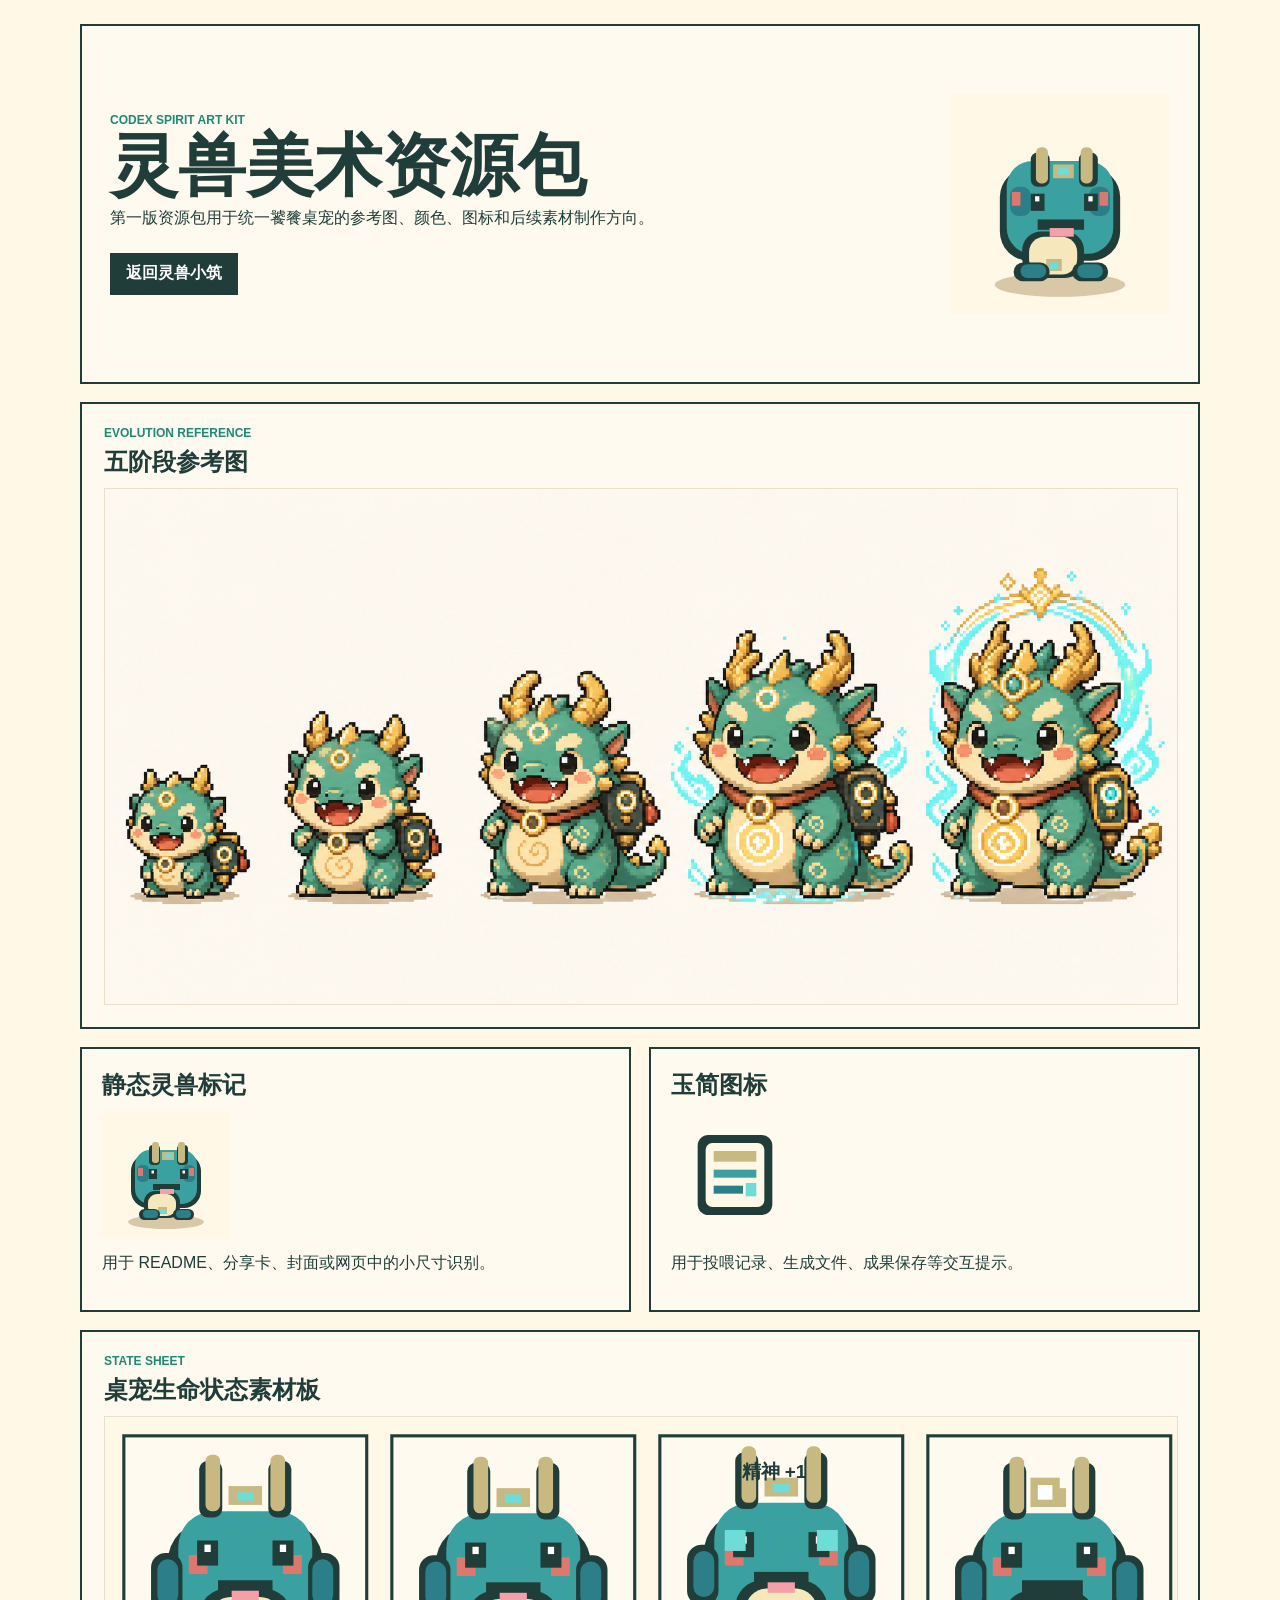
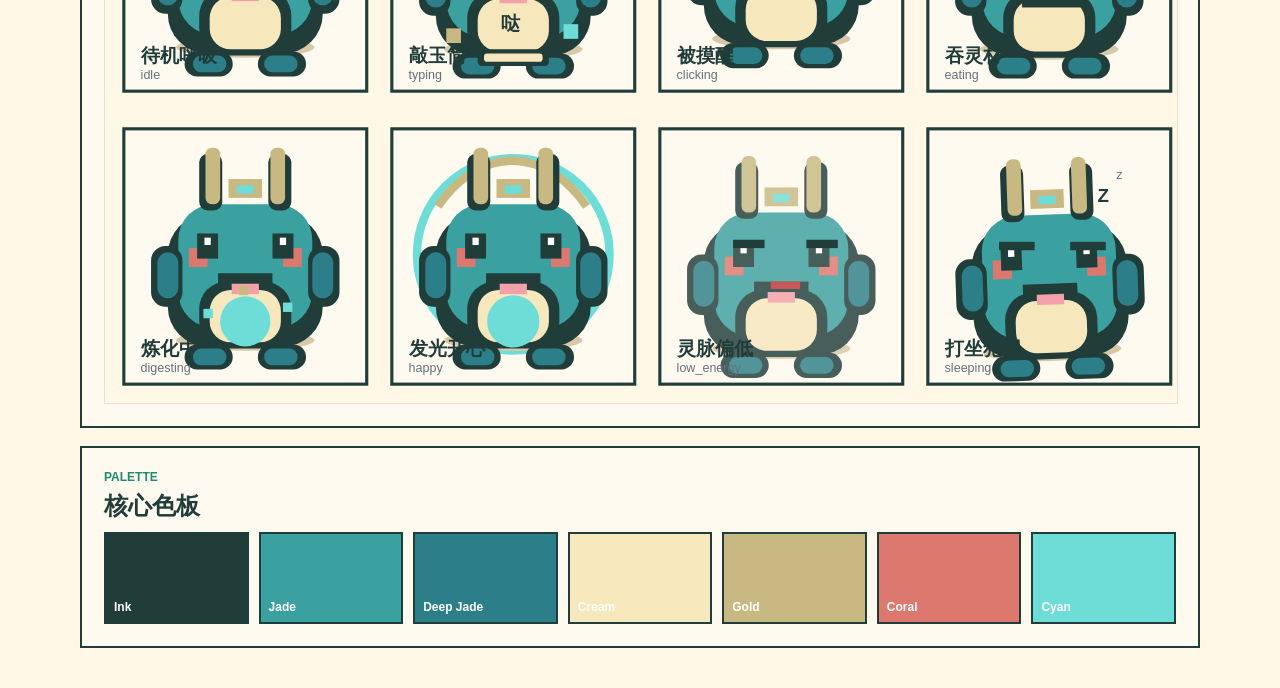
==== art-kit.html @ 8133b29e "Add pet state art sheet" ====
<!doctype html>
<html lang="zh-CN">
  <head>
    <meta charset="utf-8" />
    <meta name="viewport" content="width=device-width, initial-scale=1" />
    <title>Codex 灵兽美术资源包</title>
    <link rel="stylesheet" href="assets/art/tokens.css" />
    <link rel="stylesheet" href="art-kit.css" />
  </head>
  <body>
    <main class="art-shell">
      <header class="hero">
        <div>
          <p class="eyebrow">Codex Spirit Art Kit</p>
          <h1>灵兽美术资源包</h1>
          <p>第一版资源包用于统一饕餮桌宠的参考图、颜色、图标和后续素材制作方向。</p>
          <a class="back-link" href="index.html">返回灵兽小筑</a>
        </div>
        <img src="assets/art/sprites/taotie-mini.svg" alt="Q 版饕餮静态标记" />
      </header>

      <section class="reference">
        <div class="section-heading">
          <p class="eyebrow">Evolution Reference</p>
          <h2>五阶段参考图</h2>
        </div>
        <img src="assets/art/references/taotie-evolution-reference.png" alt="饕餮五阶段成长参考图" />
      </section>

      <section class="asset-grid">
        <article>
          <h2>静态灵兽标记</h2>
          <img class="asset-icon" src="assets/art/sprites/taotie-mini.svg" alt="饕餮 SVG 标记" />
          <p>用于 README、分享卡、封面或网页中的小尺寸识别。</p>
        </article>
        <article>
          <h2>玉简图标</h2>
          <img class="asset-icon" src="assets/art/icons/jade-slip.svg" alt="玉简 SVG 图标" />
          <p>用于投喂记录、生成文件、成果保存等交互提示。</p>
        </article>
      </section>

      <section class="reference">
        <div class="section-heading">
          <p class="eyebrow">State Sheet</p>
          <h2>桌宠生命状态素材板</h2>
        </div>
        <img src="assets/art/sprites/taotie-state-sheet.svg" alt="饕餮桌宠八种生命状态素材板" />
      </section>

      <section class="palette">
        <div class="section-heading">
          <p class="eyebrow">Palette</p>
          <h2>核心色板</h2>
        </div>
        <div class="swatches">
          <span style="--swatch: var(--spirit-ink)">Ink</span>
          <span style="--swatch: var(--spirit-jade)">Jade</span>
          <span style="--swatch: var(--spirit-jade-dark)">Deep Jade</span>
          <span style="--swatch: var(--spirit-cream)">Cream</span>
          <span style="--swatch: var(--spirit-gold)">Gold</span>
          <span style="--swatch: var(--spirit-coral)">Coral</span>
          <span style="--swatch: var(--spirit-cyan)">Cyan</span>
        </div>
      </section>
    </main>
  </body>
</html>
---- assets/art/tokens.css ----
:root {
  --spirit-ink: #203d3a;
  --spirit-jade: #3aa0a0;
  --spirit-jade-dark: #2c7f88;
  --spirit-paper: #fff8e7;
  --spirit-cream: #f7e7bd;
  --spirit-gold: #c8b983;
  --spirit-coral: #dd786f;
  --spirit-cyan: #6eddd7;
  --spirit-good: #1f8a70;
  --spirit-warn: #c9852e;
  --spirit-danger: #c95757;
}
---- art-kit.css ----
body {
  margin: 0;
  min-height: 100vh;
  font-family: "Segoe UI", "Microsoft YaHei", Arial, sans-serif;
  color: var(--spirit-ink);
  background: var(--spirit-paper);
}

.art-shell {
  width: min(1120px, calc(100% - 32px));
  margin: 0 auto;
  padding: 24px 0 40px;
}

.hero,
.reference,
.asset-grid article,
.palette {
  border: 2px solid var(--spirit-ink);
  background: #fffaf0;
}

.hero {
  min-height: 300px;
  display: grid;
  grid-template-columns: minmax(0, 1fr) 220px;
  align-items: center;
  gap: 24px;
  padding: 28px;
}

.hero img {
  width: 220px;
  image-rendering: pixelated;
}

.eyebrow {
  margin: 0 0 6px;
  color: var(--spirit-good);
  font-size: 12px;
  font-weight: 800;
  text-transform: uppercase;
}

h1,
h2,
p {
  margin-top: 0;
}

.back-link {
  display: inline-flex;
  min-height: 38px;
  align-items: center;
  margin-top: 8px;
  padding: 0 14px;
  color: #ffffff;
  background: var(--spirit-ink);
  border: 2px solid var(--spirit-ink);
  text-decoration: none;
  font-weight: 800;
}

h1 {
  margin-bottom: 10px;
  font-size: clamp(34px, 6vw, 68px);
  line-height: 0.95;
}

h2 {
  margin-bottom: 10px;
}

.reference,
.palette {
  margin-top: 18px;
  padding: 22px;
}

.reference > img {
  width: 100%;
  display: block;
  border: 1px solid #eadfca;
}

.asset-grid {
  margin-top: 18px;
  display: grid;
  grid-template-columns: repeat(2, minmax(0, 1fr));
  gap: 18px;
}

.asset-grid article {
  padding: 20px;
}

.asset-icon {
  width: 128px;
  height: 128px;
  display: block;
  margin-bottom: 14px;
  image-rendering: pixelated;
}

.swatches {
  display: grid;
  grid-template-columns: repeat(7, minmax(90px, 1fr));
  gap: 10px;
}

.swatches span {
  min-height: 72px;
  display: flex;
  align-items: end;
  padding: 8px;
  color: #ffffff;
  font-size: 12px;
  font-weight: 800;
  background: var(--swatch);
  border: 2px solid var(--spirit-ink);
}

@media (max-width: 760px) {
  .hero,
  .asset-grid {
    grid-template-columns: 1fr;
  }

  .hero img {
    width: 170px;
  }

  .swatches {
    grid-template-columns: repeat(2, minmax(0, 1fr));
  }
}
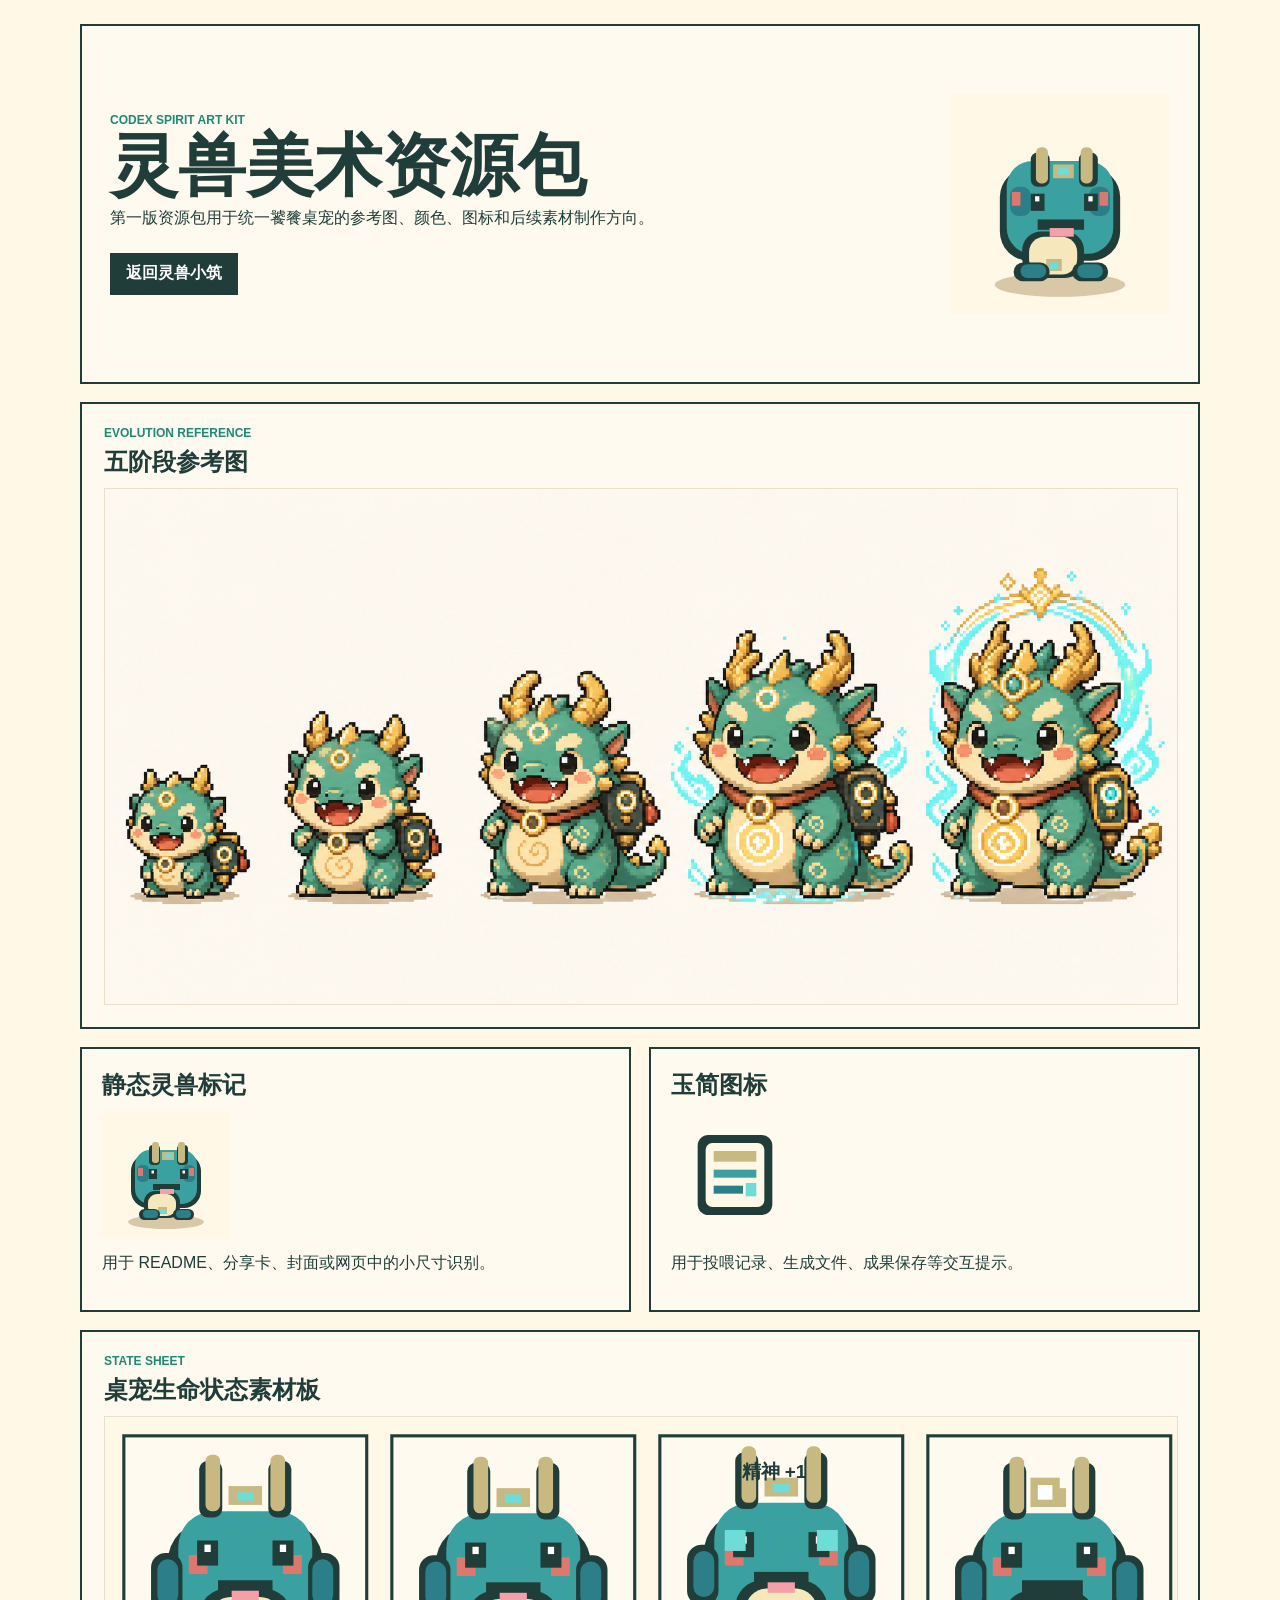
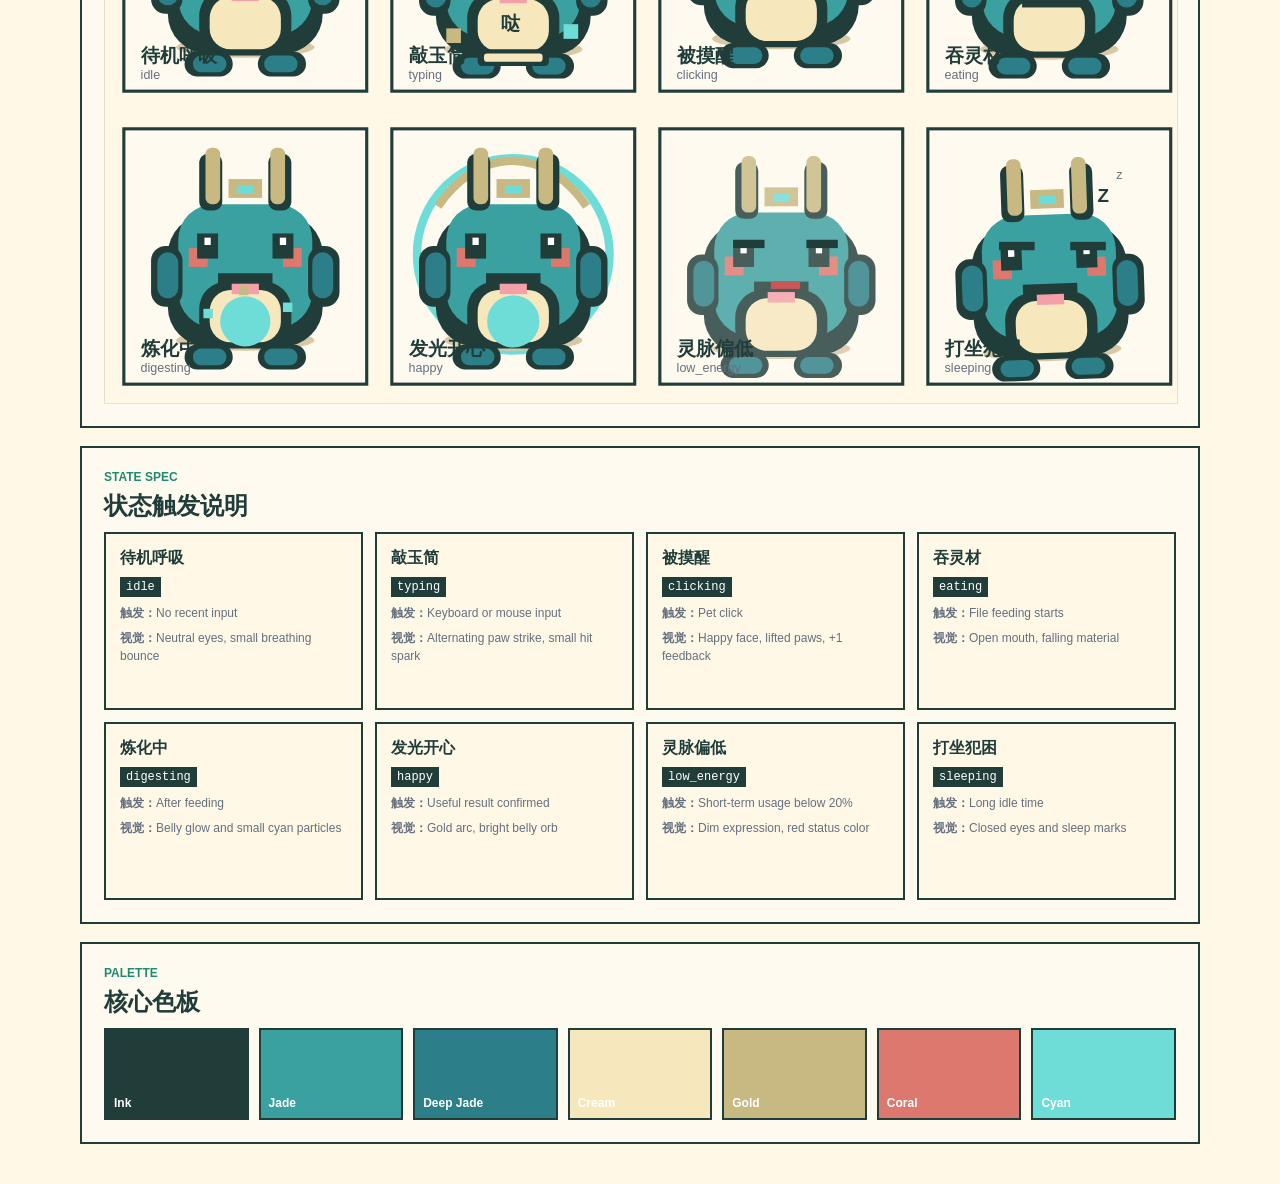
==== commit 93277386: "Render art kit state cards" ====
--- a/art-kit.html
+++ b/art-kit.html
@@ -48,6 +48,19 @@
         <img src="assets/art/sprites/taotie-state-sheet.svg" alt="饕餮桌宠八种生命状态素材板" />
       </section>
 
+      <section class="state-spec">
+        <div class="section-heading">
+          <p class="eyebrow">State Spec</p>
+          <h2>状态触发说明</h2>
+        </div>
+        <div class="state-grid" id="stateGrid">
+          <article>
+            <strong>加载状态说明中</strong>
+            <span>如果直接双击打开文件，请改用本地服务访问。</span>
+          </article>
+        </div>
+      </section>
+
       <section class="palette">
         <div class="section-heading">
           <p class="eyebrow">Palette</p>
@@ -64,5 +77,6 @@
         </div>
       </section>
     </main>
+    <script src="art-kit.js"></script>
   </body>
 </html>
--- a/art-kit.css
+++ b/art-kit.css
@@ -15,6 +15,7 @@
 .hero,
 .reference,
 .asset-grid article,
+.state-spec,
 .palette {
   border: 2px solid var(--spirit-ink);
   background: #fffaf0;
@@ -72,6 +73,7 @@
 }
 
 .reference,
+.state-spec,
 .palette {
   margin-top: 18px;
   padding: 22px;
@@ -100,6 +102,40 @@
   display: block;
   margin-bottom: 14px;
   image-rendering: pixelated;
+}
+
+.state-grid {
+  display: grid;
+  grid-template-columns: repeat(4, minmax(0, 1fr));
+  gap: 12px;
+}
+
+.state-grid article {
+  min-height: 146px;
+  display: grid;
+  align-content: start;
+  gap: 8px;
+  padding: 14px;
+  background: #fff8e7;
+  border: 2px solid var(--spirit-ink);
+}
+
+.state-grid strong {
+  font-size: 16px;
+}
+
+.state-grid code {
+  width: fit-content;
+  padding: 3px 6px;
+  color: #ffffff;
+  background: var(--spirit-ink);
+  font-size: 12px;
+}
+
+.state-grid span {
+  color: #65707f;
+  font-size: 12px;
+  line-height: 1.45;
 }
 
 .swatches {
@@ -133,4 +169,8 @@
   .swatches {
     grid-template-columns: repeat(2, minmax(0, 1fr));
   }
+
+  .state-grid {
+    grid-template-columns: 1fr;
+  }
 }
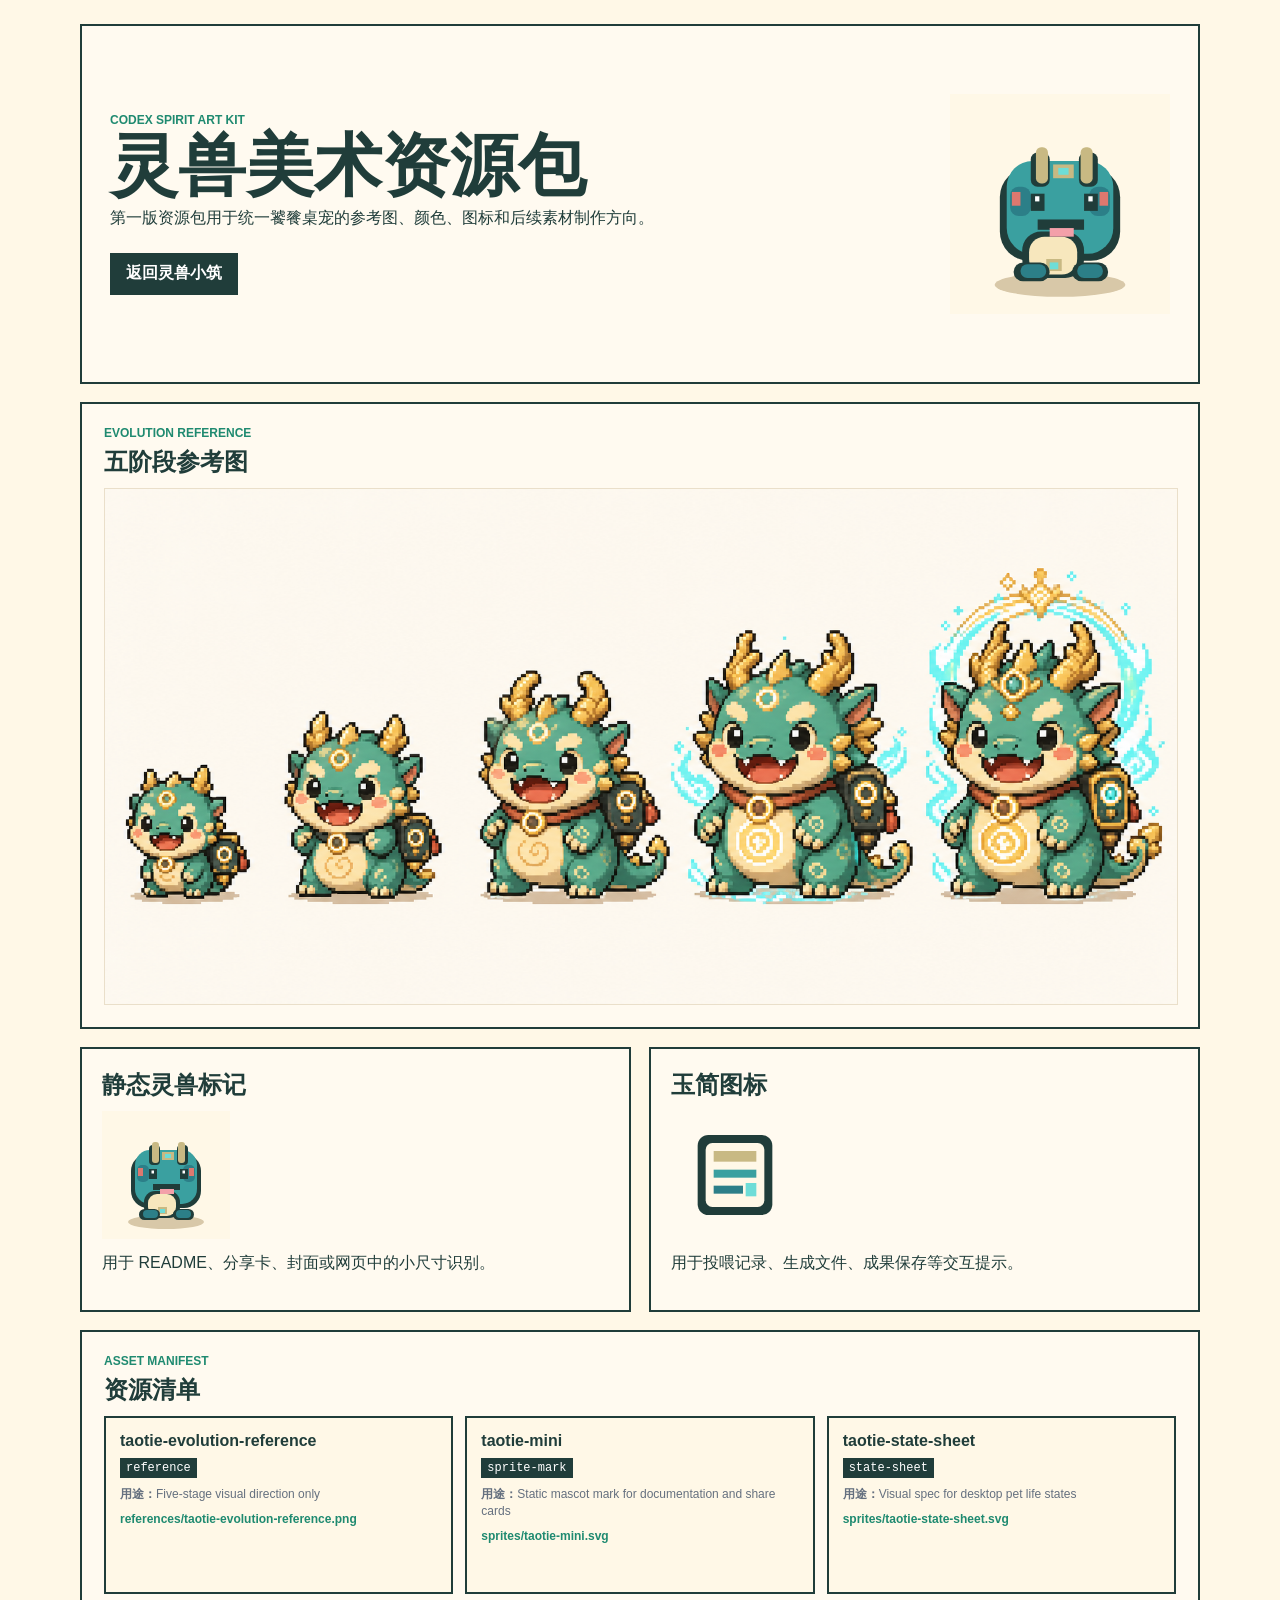
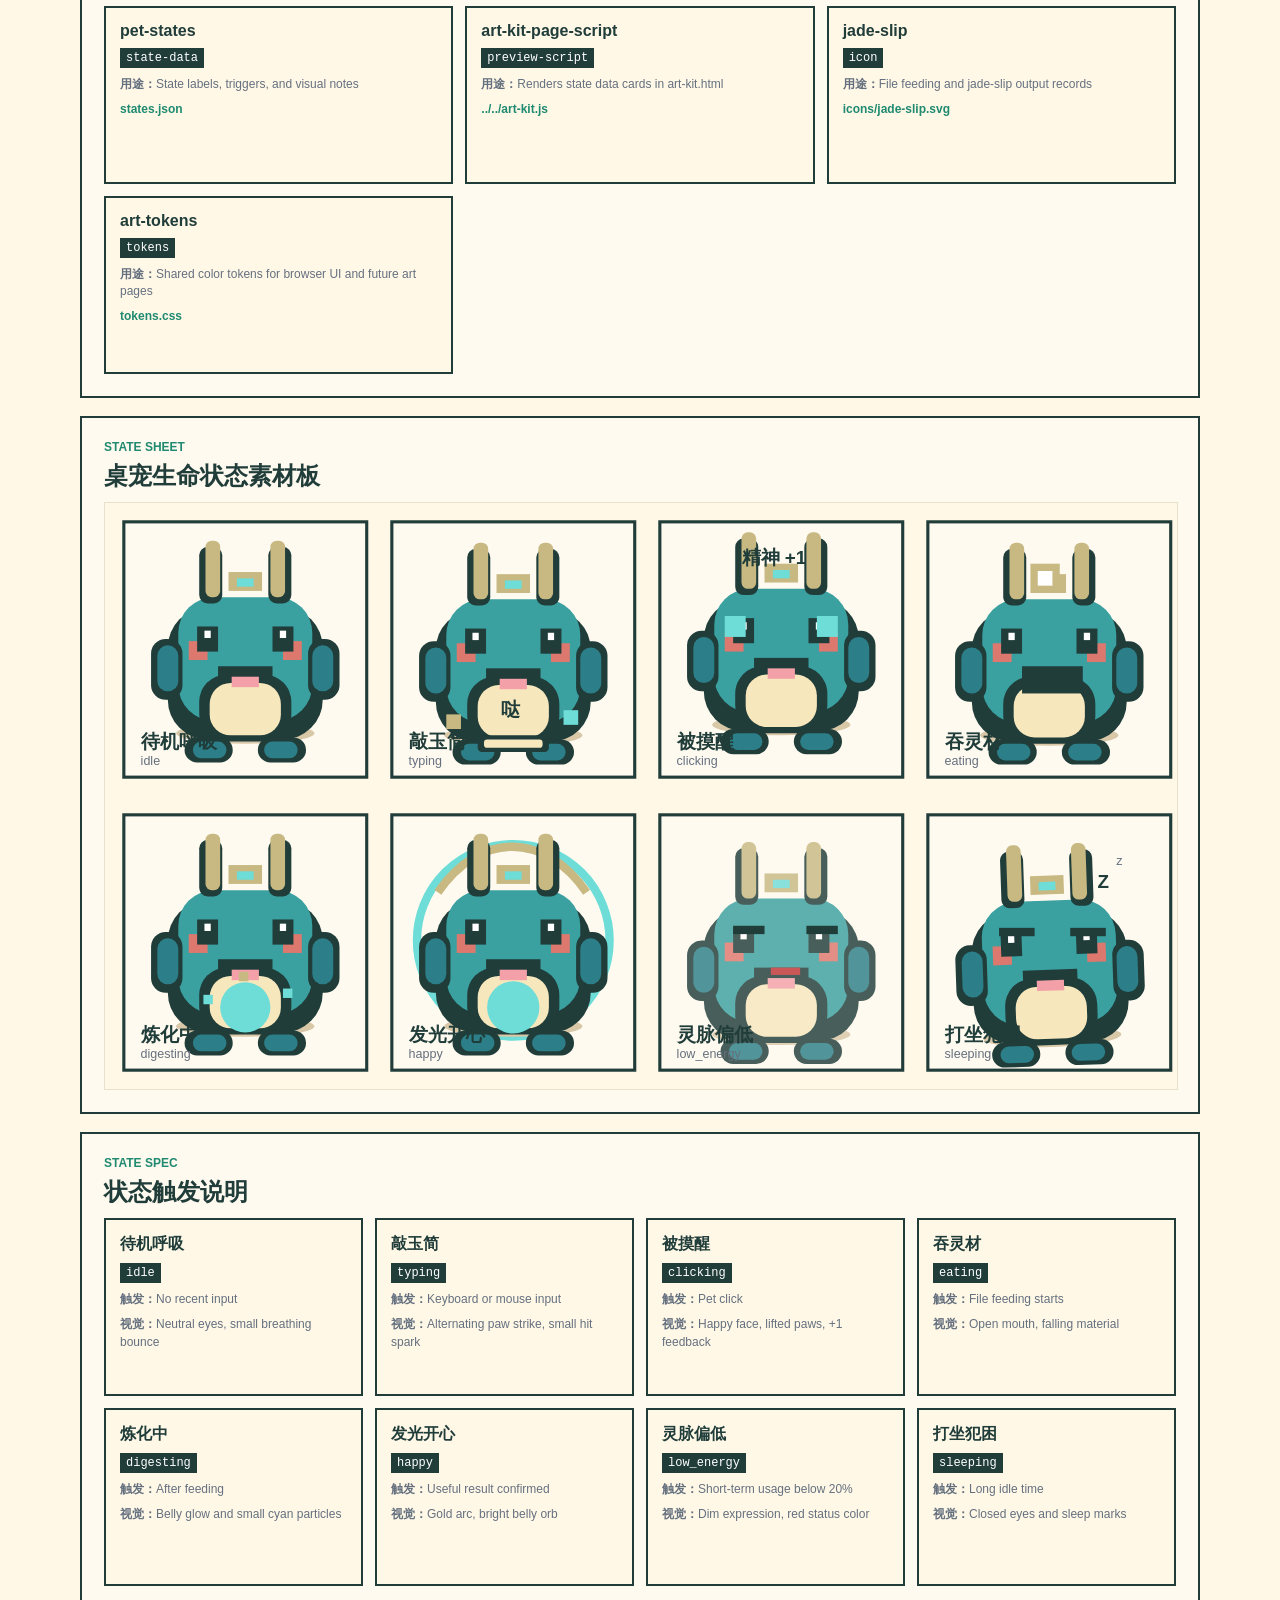
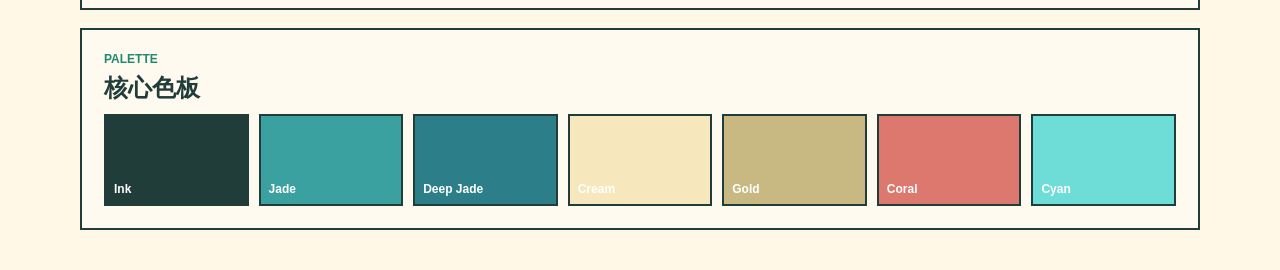
==== commit 295eed39: "Render art kit asset manifest" ====
--- a/art-kit.html
+++ b/art-kit.html
@@ -40,6 +40,19 @@
         </article>
       </section>
 
+      <section class="manifest-panel">
+        <div class="section-heading">
+          <p class="eyebrow">Asset Manifest</p>
+          <h2>资源清单</h2>
+        </div>
+        <div class="manifest-grid" id="manifestGrid">
+          <article>
+            <strong>加载资源清单中</strong>
+            <span>如果直接双击打开文件，请改用本地服务访问。</span>
+          </article>
+        </div>
+      </section>
+
       <section class="reference">
         <div class="section-heading">
           <p class="eyebrow">State Sheet</p>
--- a/art-kit.css
+++ b/art-kit.css
@@ -15,6 +15,7 @@
 .hero,
 .reference,
 .asset-grid article,
+.manifest-panel,
 .state-spec,
 .palette {
   border: 2px solid var(--spirit-ink);
@@ -73,6 +74,7 @@
 }
 
 .reference,
+.manifest-panel,
 .state-spec,
 .palette {
   margin-top: 18px;
@@ -110,6 +112,13 @@
   gap: 12px;
 }
 
+.manifest-grid {
+  display: grid;
+  grid-template-columns: repeat(3, minmax(0, 1fr));
+  gap: 12px;
+}
+
+.manifest-grid article,
 .state-grid article {
   min-height: 146px;
   display: grid;
@@ -120,10 +129,12 @@
   border: 2px solid var(--spirit-ink);
 }
 
+.manifest-grid strong,
 .state-grid strong {
   font-size: 16px;
 }
 
+.manifest-grid code,
 .state-grid code {
   width: fit-content;
   padding: 3px 6px;
@@ -132,10 +143,18 @@
   font-size: 12px;
 }
 
+.manifest-grid span,
+.manifest-grid a,
 .state-grid span {
   color: #65707f;
   font-size: 12px;
   line-height: 1.45;
+}
+
+.manifest-grid a {
+  color: var(--spirit-good);
+  font-weight: 800;
+  text-decoration: none;
 }
 
 .swatches {
@@ -170,6 +189,7 @@
     grid-template-columns: repeat(2, minmax(0, 1fr));
   }
 
+  .manifest-grid,
   .state-grid {
     grid-template-columns: 1fr;
   }
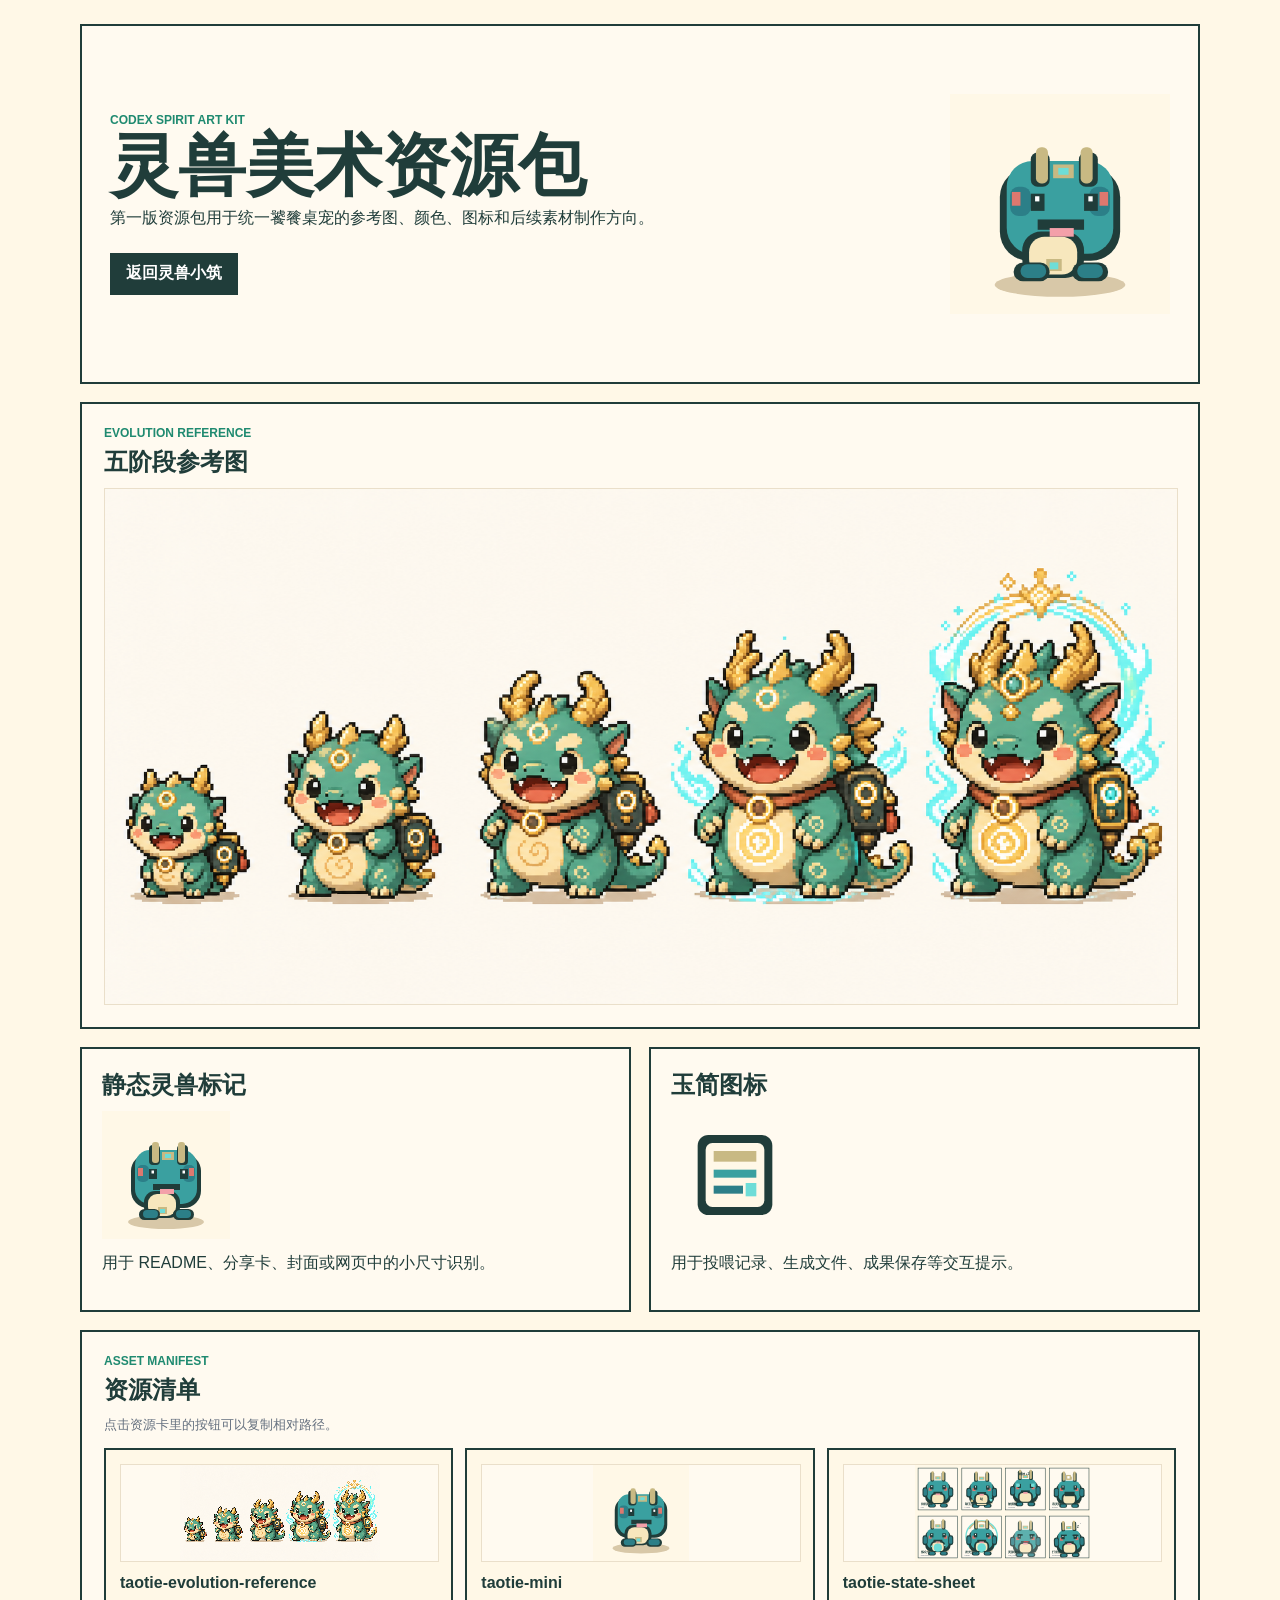
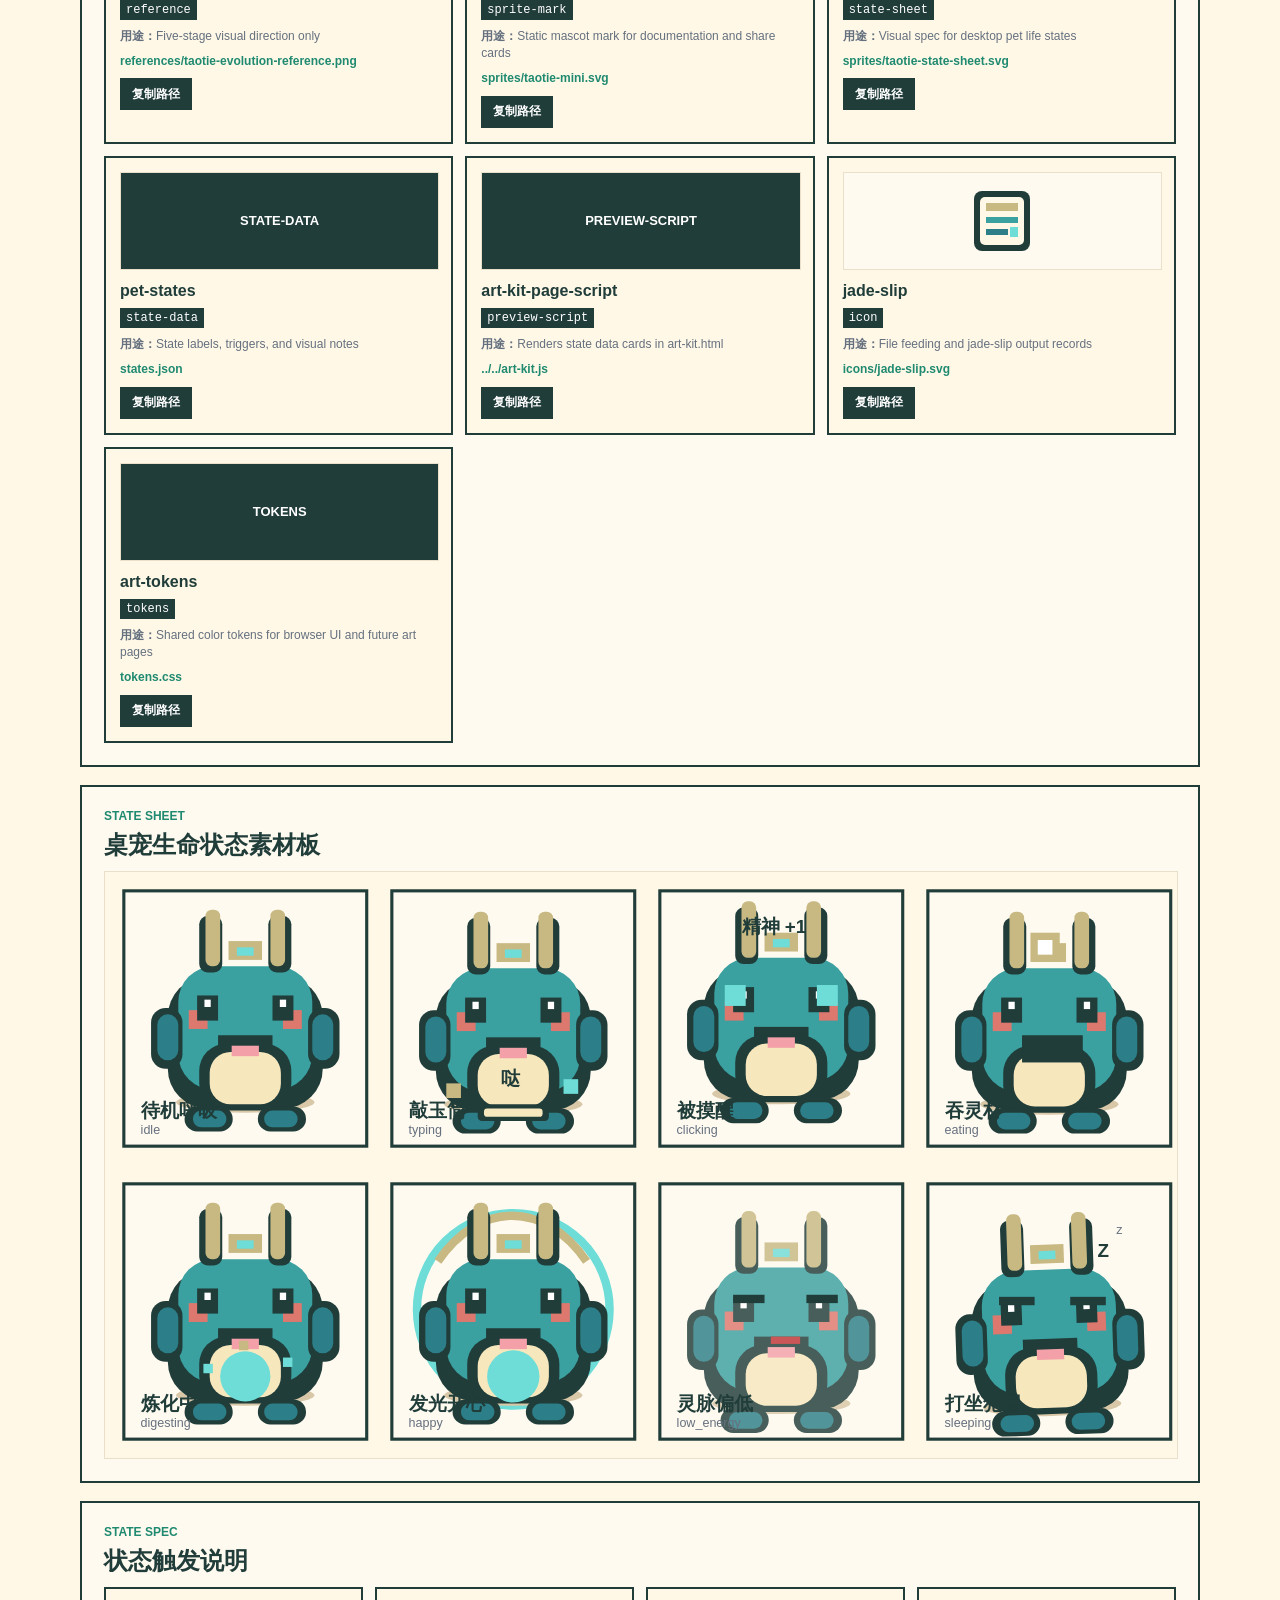
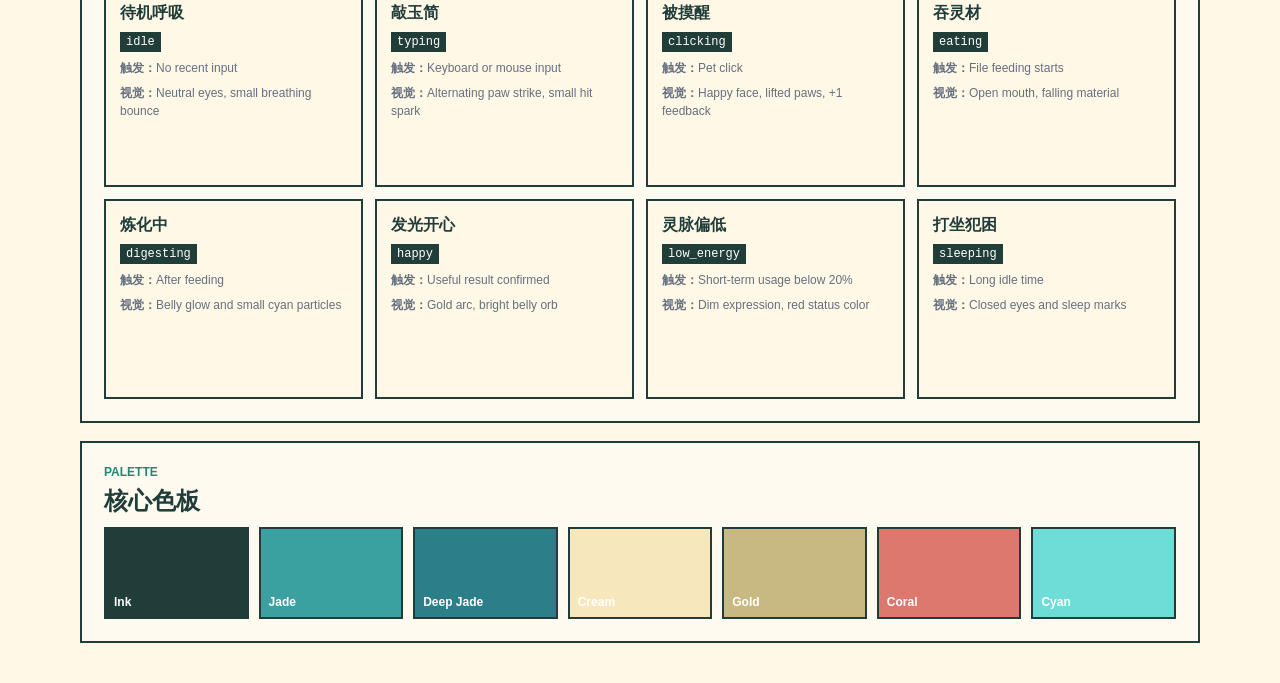
==== commit 5ad7d19f: "Add art kit asset handoff controls" ====
--- a/art-kit.html
+++ b/art-kit.html
@@ -45,6 +45,7 @@
           <p class="eyebrow">Asset Manifest</p>
           <h2>资源清单</h2>
         </div>
+        <p class="section-note" id="manifestStatus">点击资源卡里的按钮可以复制相对路径。</p>
         <div class="manifest-grid" id="manifestGrid">
           <article>
             <strong>加载资源清单中</strong>
--- a/art-kit.css
+++ b/art-kit.css
@@ -73,6 +73,12 @@
   margin-bottom: 10px;
 }
 
+.section-note {
+  margin-bottom: 14px;
+  color: #65707f;
+  font-size: 13px;
+}
+
 .reference,
 .manifest-panel,
 .state-spec,
@@ -120,7 +126,7 @@
 
 .manifest-grid article,
 .state-grid article {
-  min-height: 146px;
+  min-height: 168px;
   display: grid;
   align-content: start;
   gap: 8px;
@@ -129,6 +135,30 @@
   border: 2px solid var(--spirit-ink);
 }
 
+.manifest-thumb,
+.manifest-filetype {
+  width: 100%;
+  height: 96px;
+  display: grid;
+  place-items: center;
+  margin-bottom: 4px;
+  background: #fffaf0;
+  border: 1px solid #eadfca;
+}
+
+.manifest-thumb {
+  object-fit: contain;
+  image-rendering: pixelated;
+}
+
+.manifest-filetype {
+  color: #ffffff;
+  background: var(--spirit-ink);
+  font-size: 13px;
+  font-weight: 900;
+  text-transform: uppercase;
+}
+
 .manifest-grid strong,
 .state-grid strong {
   font-size: 16px;
@@ -155,6 +185,19 @@
   color: var(--spirit-good);
   font-weight: 800;
   text-decoration: none;
+}
+
+.copy-path {
+  width: fit-content;
+  min-height: 32px;
+  padding: 0 10px;
+  color: #ffffff;
+  background: var(--spirit-ink);
+  border: 2px solid var(--spirit-ink);
+  font: inherit;
+  font-size: 12px;
+  font-weight: 800;
+  cursor: pointer;
 }
 
 .swatches {
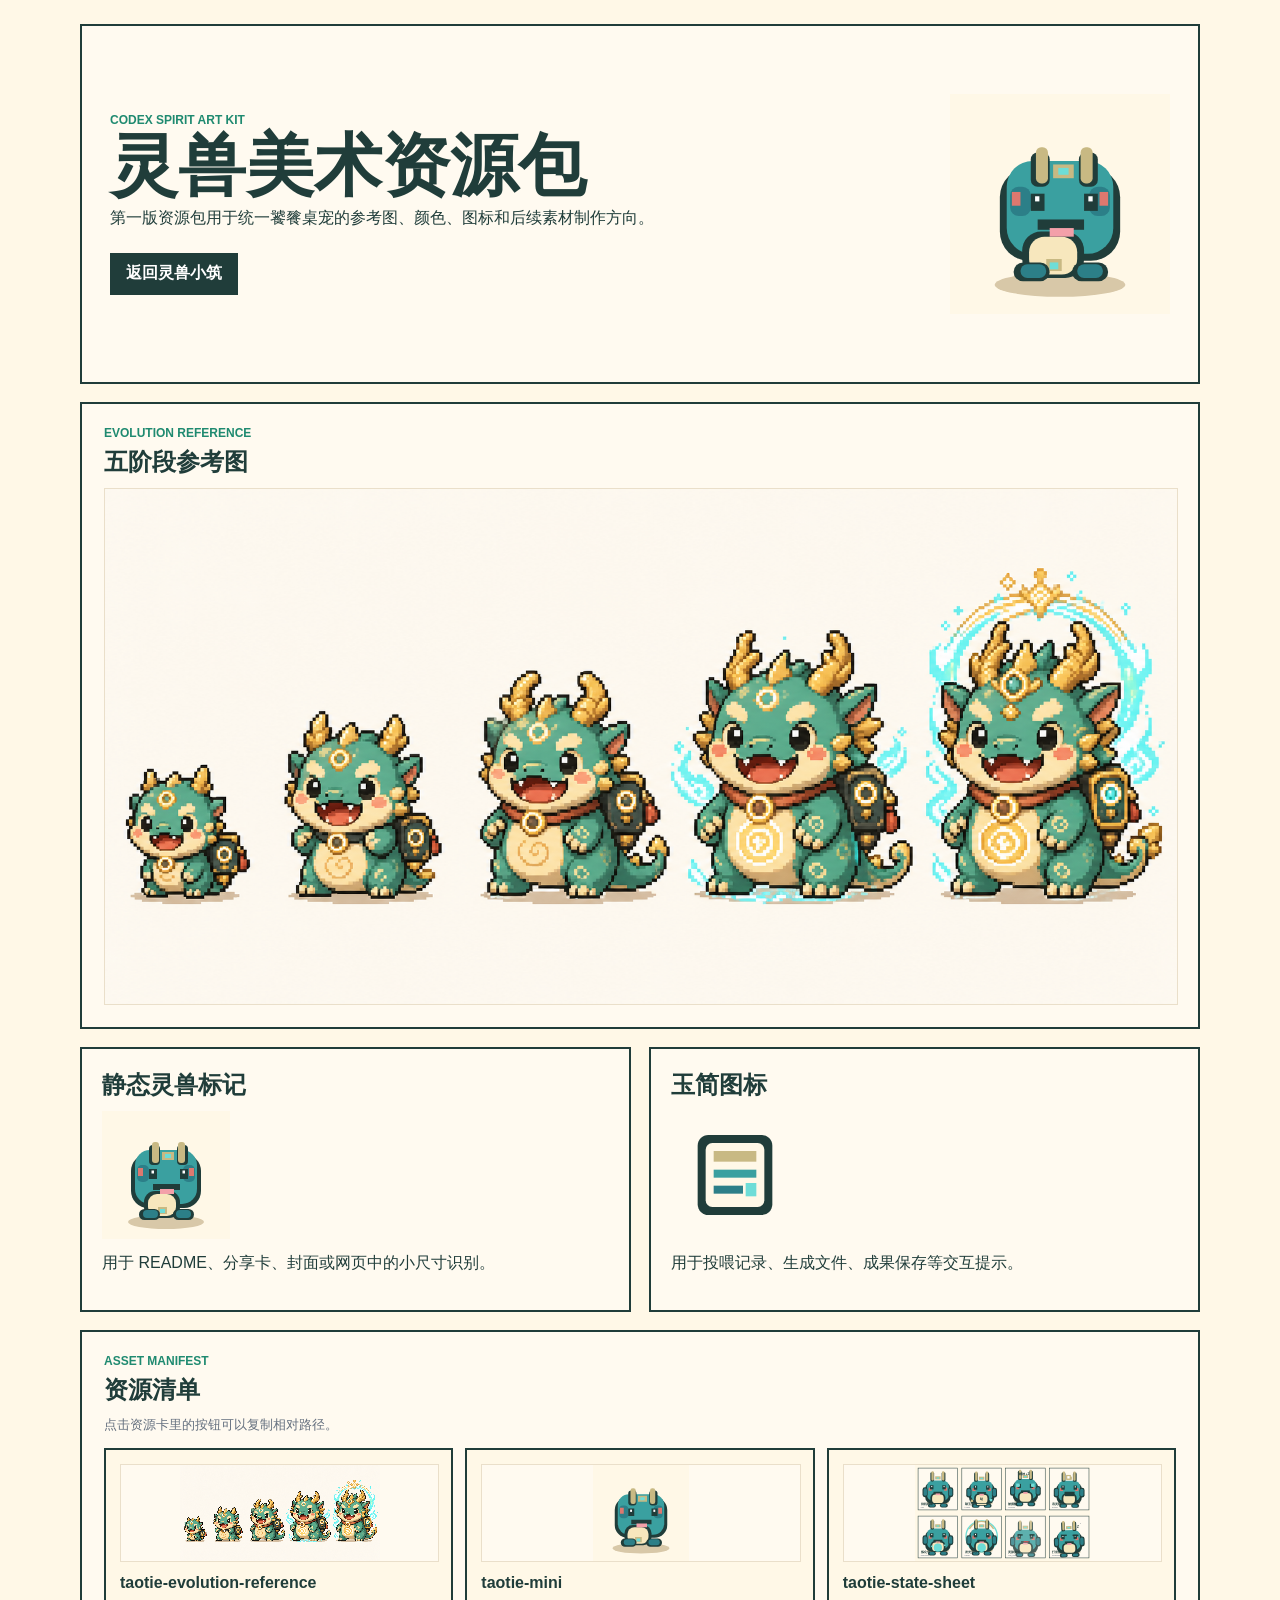
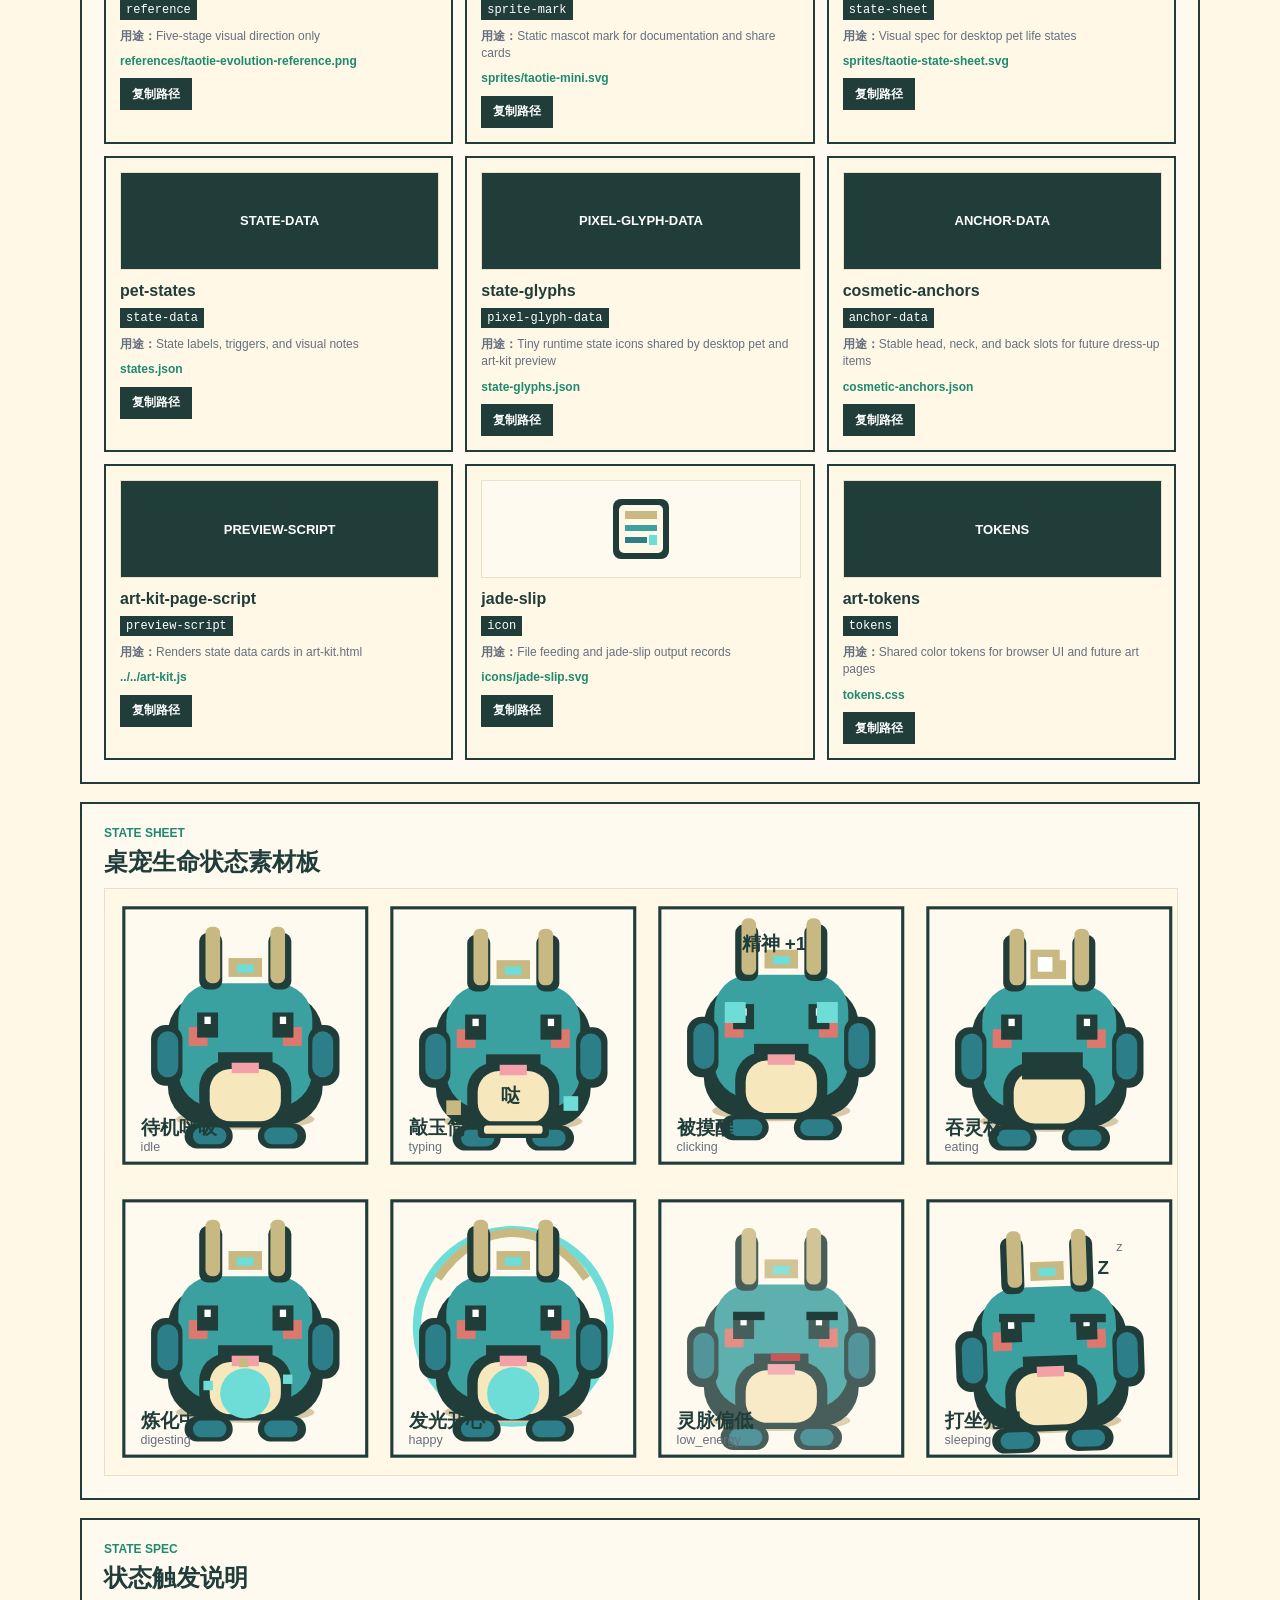
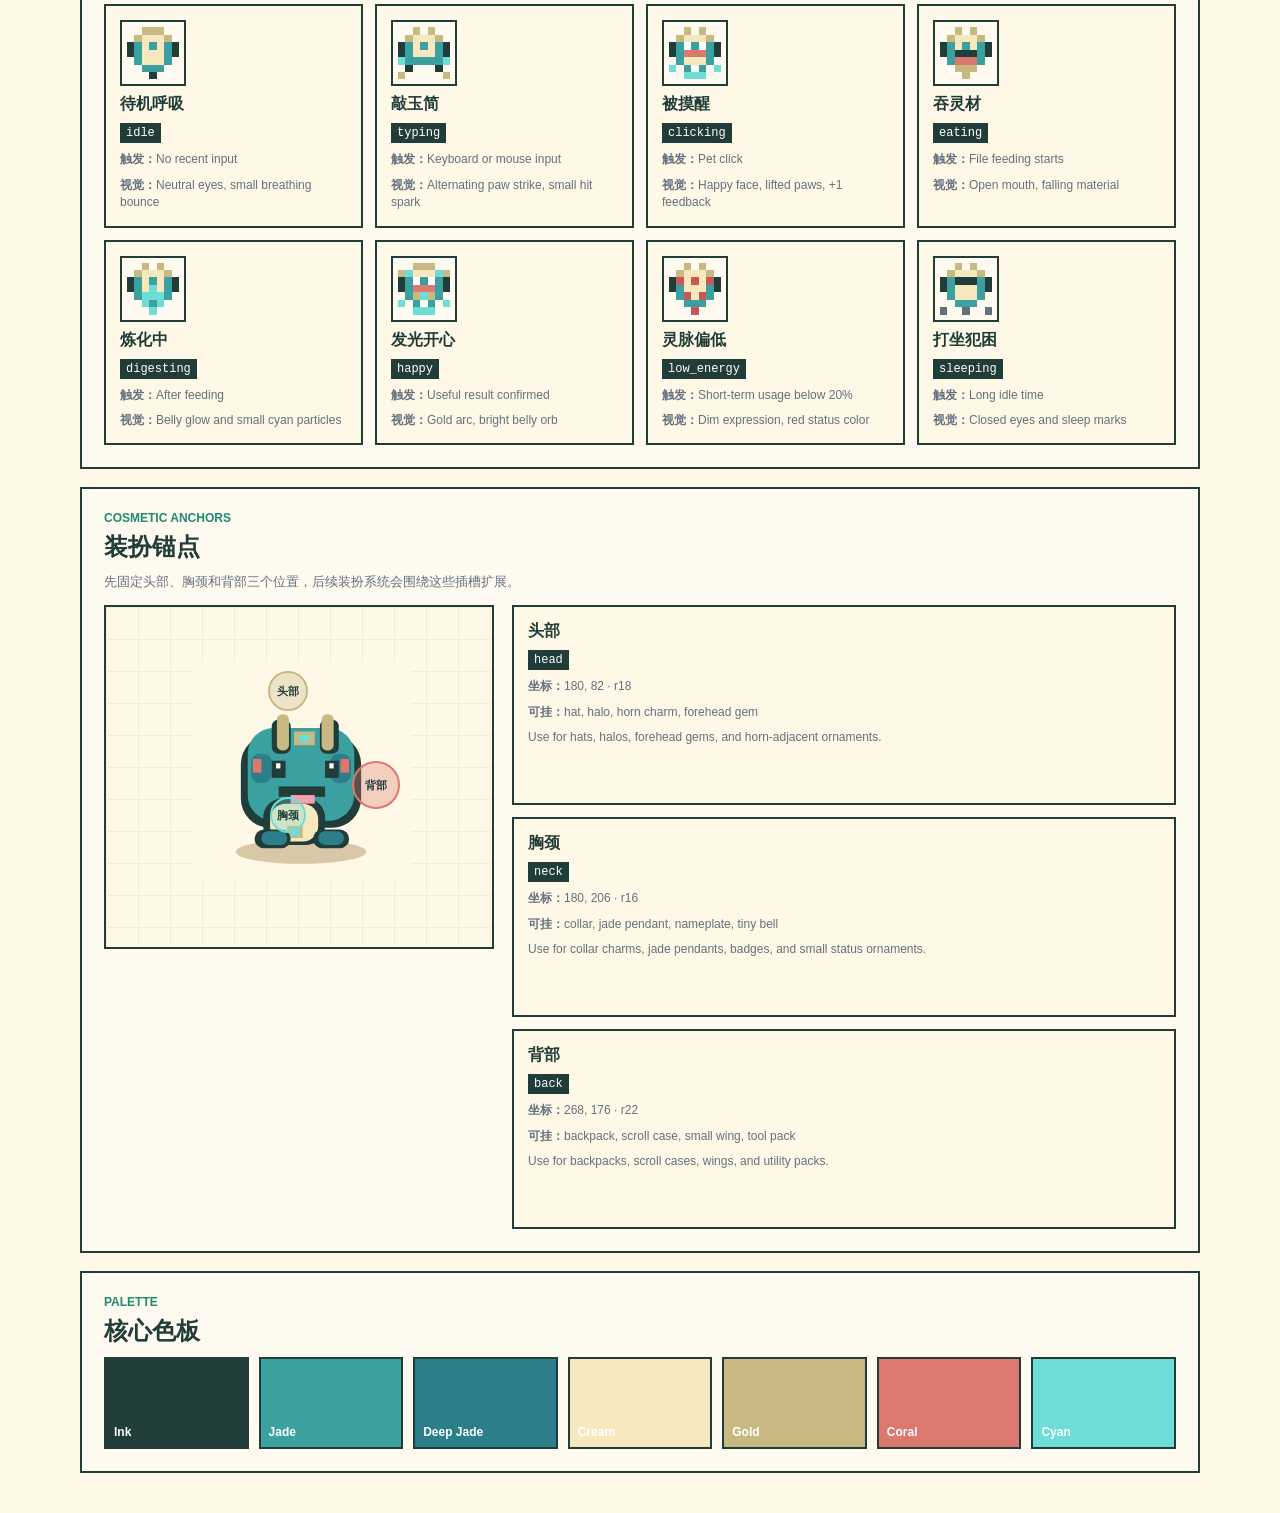
==== commit 2fca09fb: "Add cosmetic anchor art metadata" ====
--- a/art-kit.html
+++ b/art-kit.html
@@ -75,6 +75,25 @@
         </div>
       </section>
 
+      <section class="anchor-spec">
+        <div class="section-heading">
+          <p class="eyebrow">Cosmetic Anchors</p>
+          <h2>装扮锚点</h2>
+        </div>
+        <p class="section-note">先固定头部、胸颈和背部三个位置，后续装扮系统会围绕这些插槽扩展。</p>
+        <div class="anchor-layout">
+          <div class="anchor-stage" id="anchorStage">
+            <img src="assets/art/sprites/taotie-mini.svg" alt="饕餮锚点预览" />
+          </div>
+          <div class="anchor-grid" id="anchorGrid">
+            <article>
+              <strong>加载装扮锚点中</strong>
+              <span>如果直接双击打开文件，请改用本地服务访问。</span>
+            </article>
+          </div>
+        </div>
+      </section>
+
       <section class="palette">
         <div class="section-heading">
           <p class="eyebrow">Palette</p>
--- a/art-kit.css
+++ b/art-kit.css
@@ -17,6 +17,7 @@
 .asset-grid article,
 .manifest-panel,
 .state-spec,
+.anchor-spec,
 .palette {
   border: 2px solid var(--spirit-ink);
   background: #fffaf0;
@@ -82,6 +83,7 @@
 .reference,
 .manifest-panel,
 .state-spec,
+.anchor-spec,
 .palette {
   margin-top: 18px;
   padding: 22px;
@@ -118,6 +120,54 @@
   gap: 12px;
 }
 
+.anchor-layout {
+  display: grid;
+  grid-template-columns: minmax(240px, 390px) minmax(0, 1fr);
+  gap: 18px;
+  align-items: start;
+}
+
+.anchor-stage {
+  position: relative;
+  min-height: 340px;
+  background:
+    linear-gradient(#f3ecd9 1px, transparent 1px),
+    linear-gradient(90deg, #f3ecd9 1px, transparent 1px),
+    #fff8e7;
+  background-size: 32px 32px;
+  border: 2px solid var(--spirit-ink);
+  overflow: hidden;
+}
+
+.anchor-stage img {
+  width: 220px;
+  position: absolute;
+  left: 85px;
+  top: 54px;
+  image-rendering: pixelated;
+}
+
+.anchor-marker {
+  position: absolute;
+  width: var(--diameter);
+  height: var(--diameter);
+  left: var(--left);
+  top: var(--top);
+  display: grid;
+  place-items: center;
+  color: var(--spirit-ink);
+  background: color-mix(in srgb, var(--anchor-color), transparent 68%);
+  border: 2px solid var(--anchor-color);
+  border-radius: 999px;
+  font-size: 11px;
+  font-weight: 900;
+}
+
+.anchor-grid {
+  display: grid;
+  gap: 12px;
+}
+
 .manifest-grid {
   display: grid;
   grid-template-columns: repeat(3, minmax(0, 1fr));
@@ -125,6 +175,7 @@
 }
 
 .manifest-grid article,
+.anchor-grid article,
 .state-grid article {
   min-height: 168px;
   display: grid;
@@ -151,6 +202,23 @@
   image-rendering: pixelated;
 }
 
+.state-glyph {
+  width: 52px;
+  height: 52px;
+  display: grid;
+  grid-template-columns: repeat(7, 1fr);
+  grid-template-rows: repeat(7, 1fr);
+  gap: 0;
+  padding: 5px;
+  background: #fffaf0;
+  border: 2px solid var(--spirit-ink);
+}
+
+.state-glyph i {
+  display: block;
+  background: var(--fill);
+}
+
 .manifest-filetype {
   color: #ffffff;
   background: var(--spirit-ink);
@@ -160,11 +228,13 @@
 }
 
 .manifest-grid strong,
+.anchor-grid strong,
 .state-grid strong {
   font-size: 16px;
 }
 
 .manifest-grid code,
+.anchor-grid code,
 .state-grid code {
   width: fit-content;
   padding: 3px 6px;
@@ -175,6 +245,7 @@
 
 .manifest-grid span,
 .manifest-grid a,
+.anchor-grid span,
 .state-grid span {
   color: #65707f;
   font-size: 12px;
@@ -220,7 +291,8 @@
 
 @media (max-width: 760px) {
   .hero,
-  .asset-grid {
+  .asset-grid,
+  .anchor-layout {
     grid-template-columns: 1fr;
   }
 
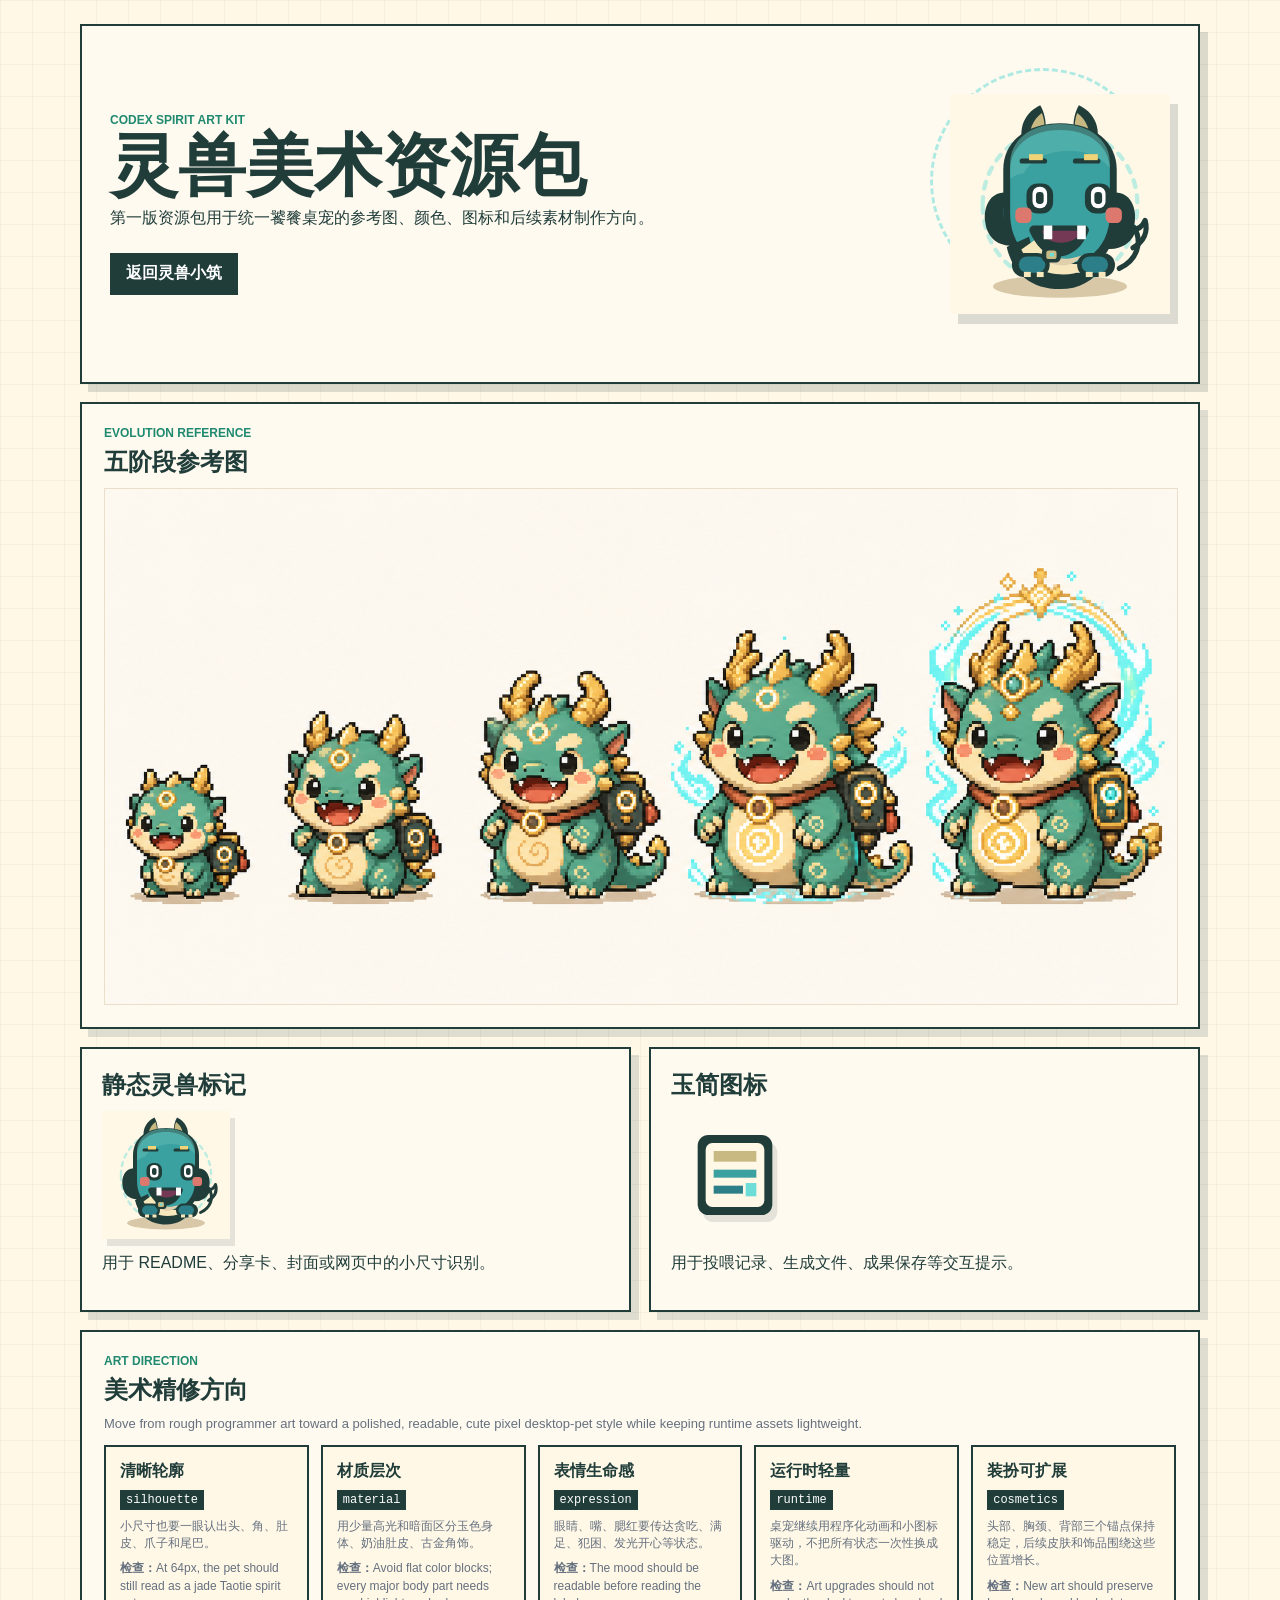
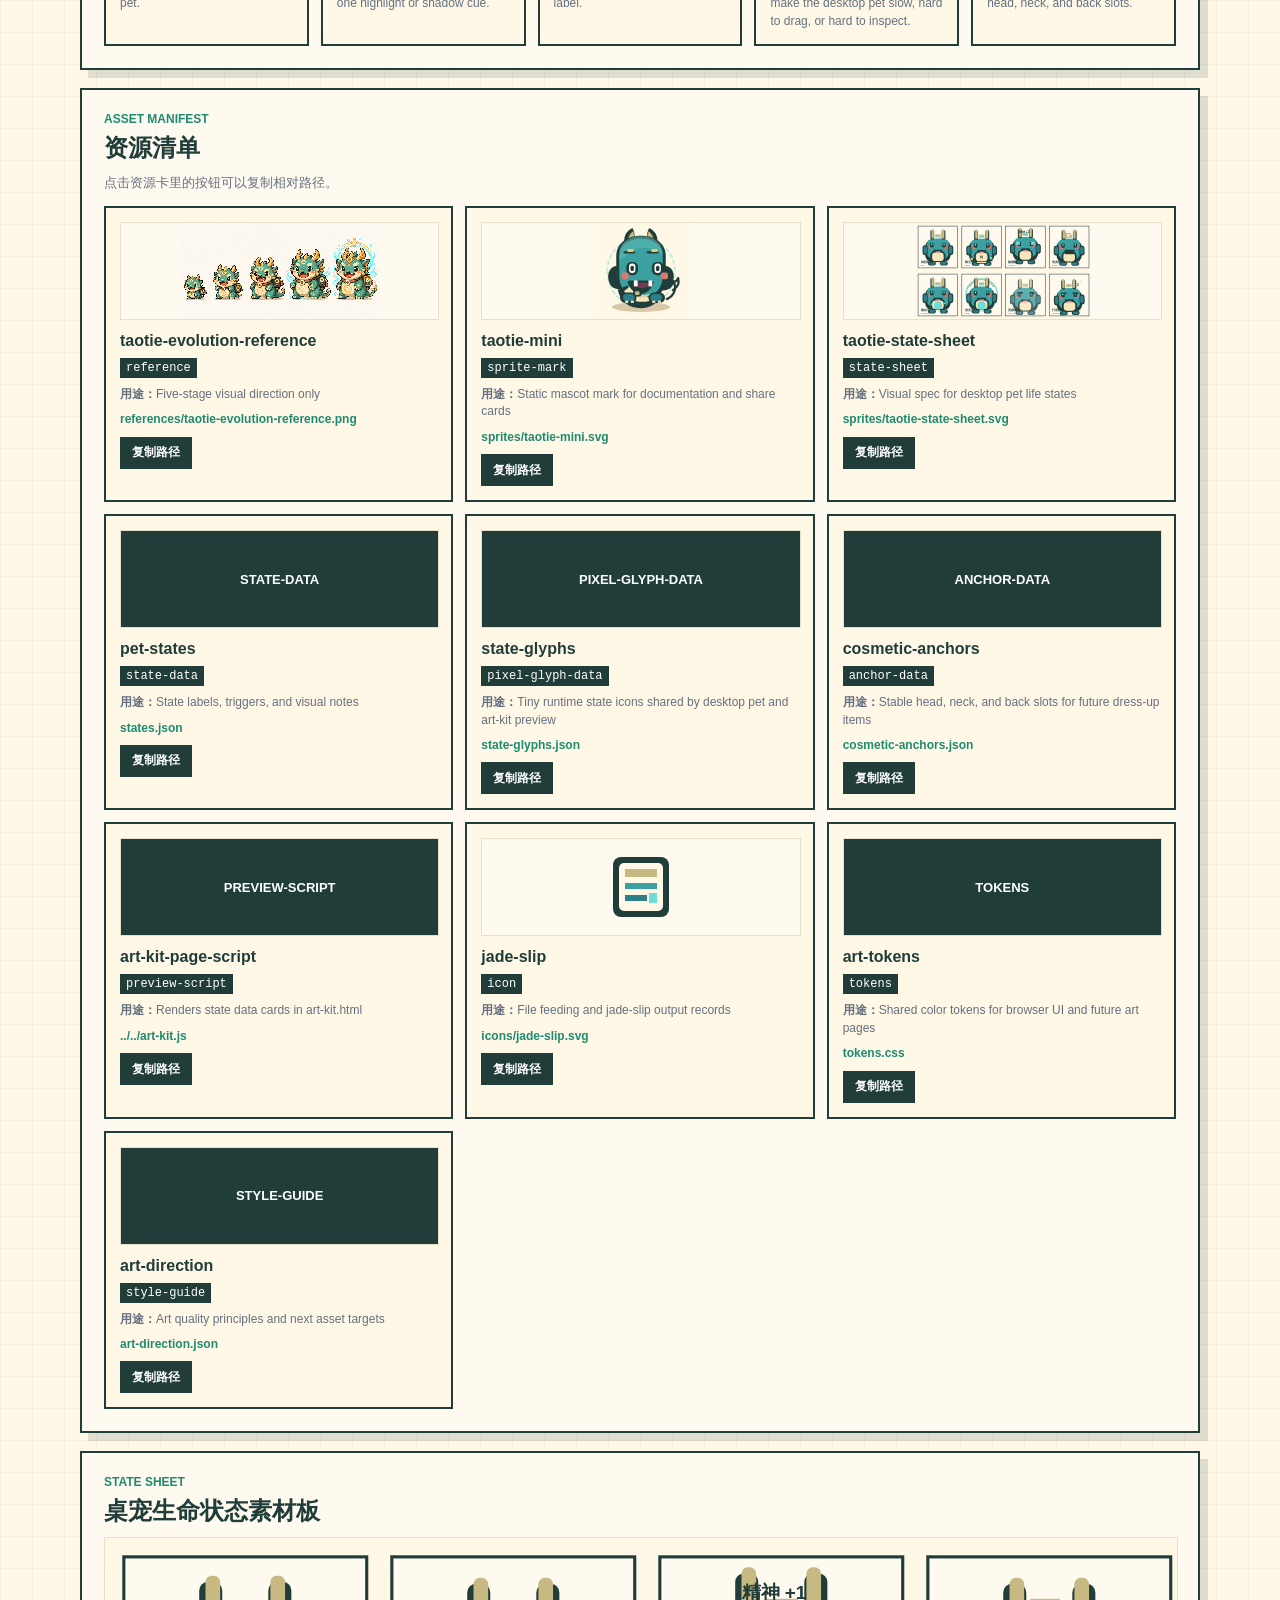
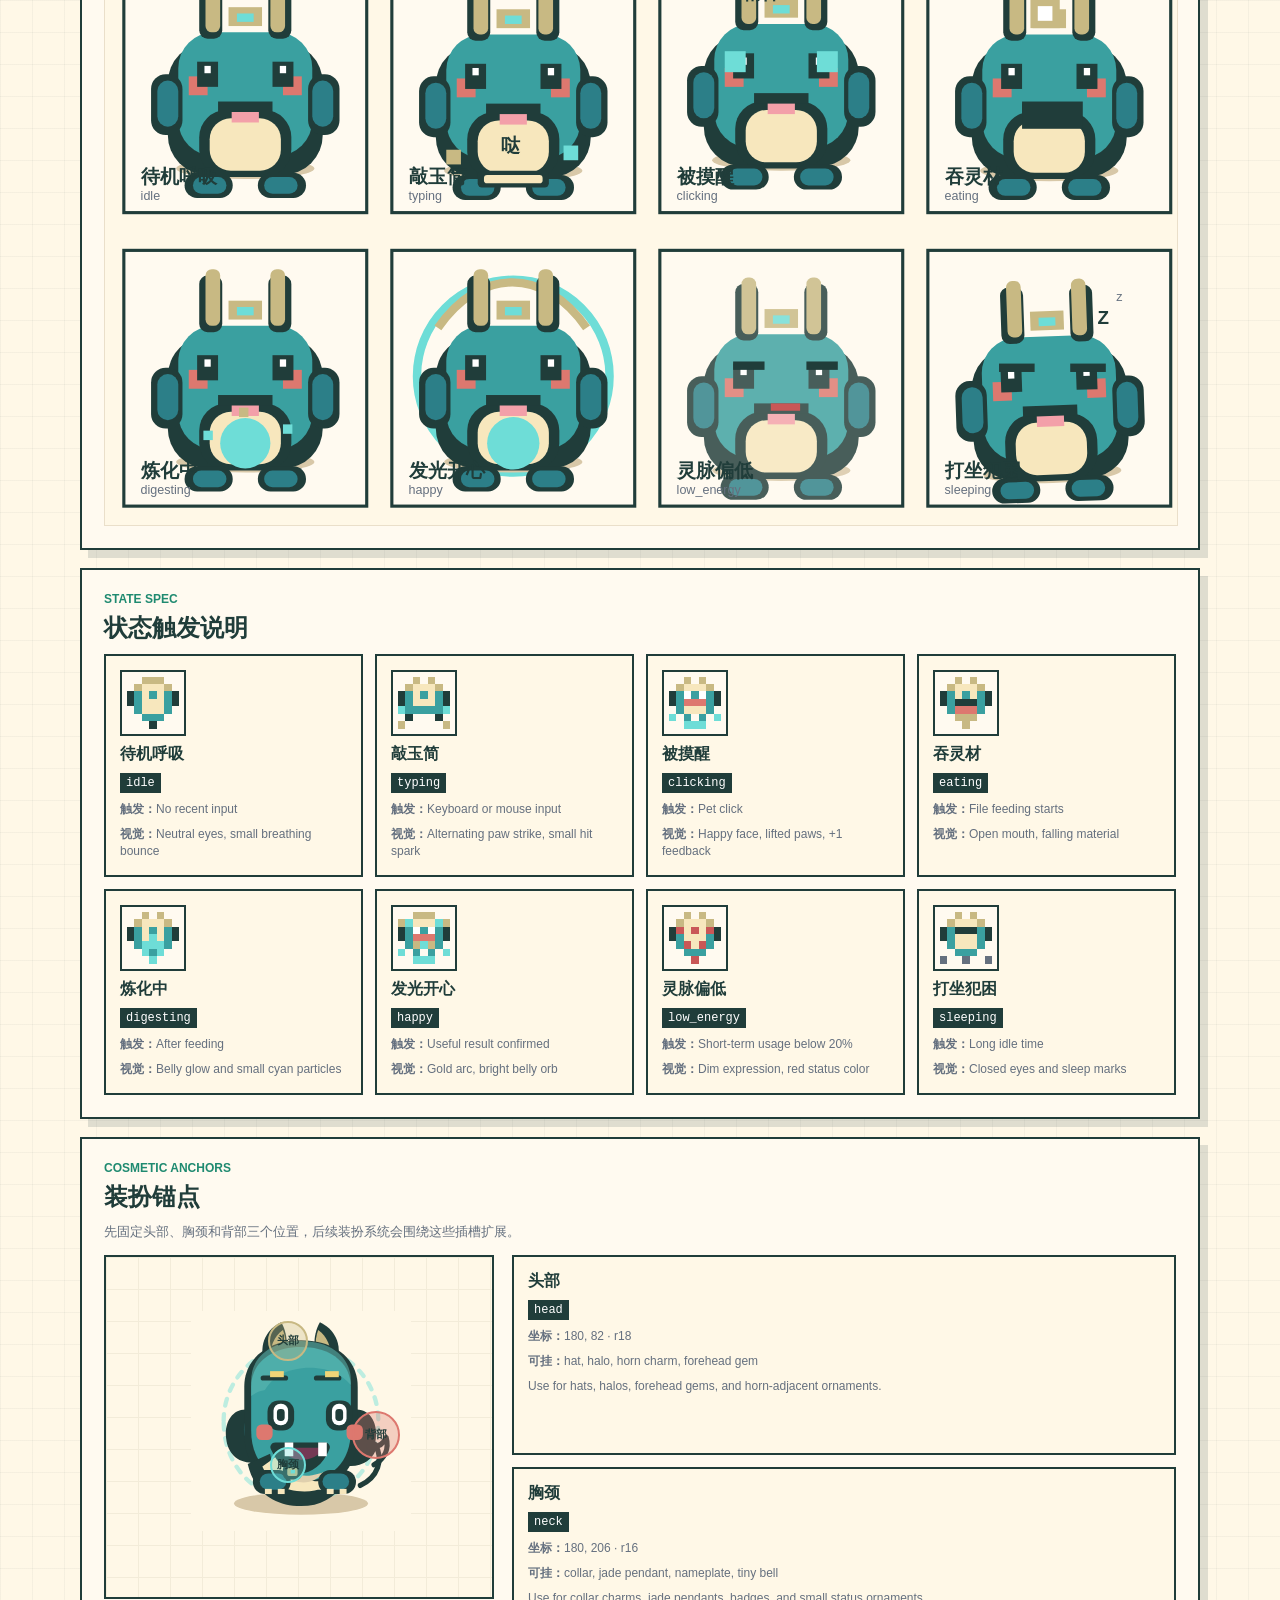
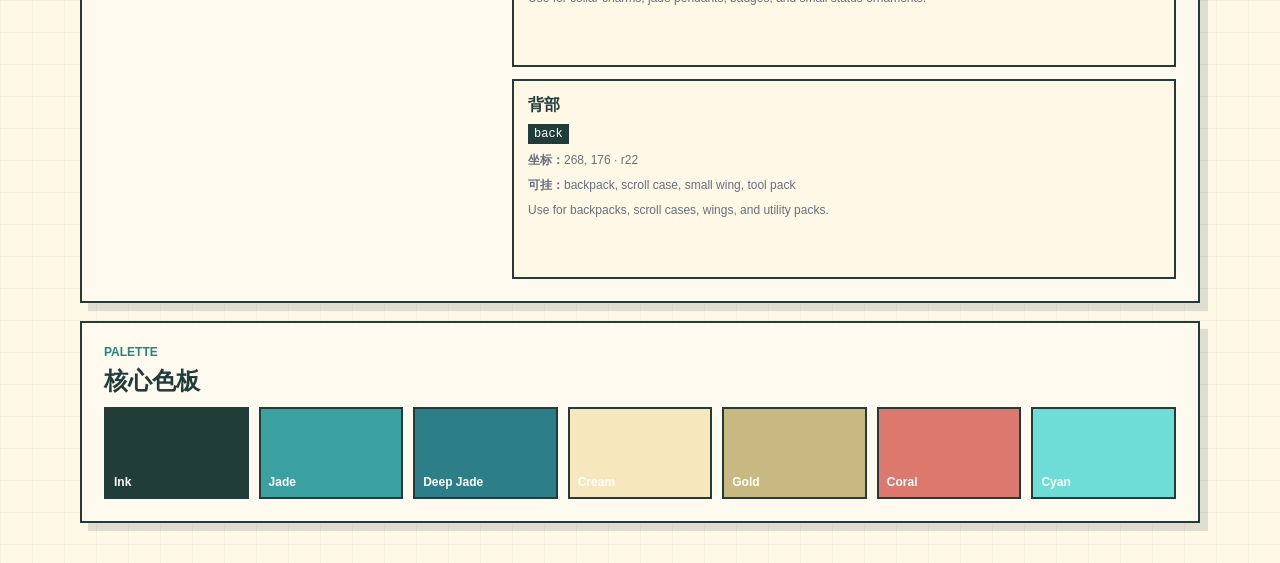
==== commit d642a056: "Polish art kit mascot direction" ====
--- a/art-kit.html
+++ b/art-kit.html
@@ -38,6 +38,20 @@
           <img class="asset-icon" src="assets/art/icons/jade-slip.svg" alt="玉简 SVG 图标" />
           <p>用于投喂记录、生成文件、成果保存等交互提示。</p>
         </article>
+      </section>
+
+      <section class="direction-panel">
+        <div class="section-heading">
+          <p class="eyebrow">Art Direction</p>
+          <h2>美术精修方向</h2>
+        </div>
+        <p class="section-note" id="directionGoal">从粗糙程序图推进到可交付的像素桌宠资产。</p>
+        <div class="direction-grid" id="directionGrid">
+          <article>
+            <strong>加载美术标准中</strong>
+            <span>如果直接双击打开文件，请改用本地服务访问。</span>
+          </article>
+        </div>
       </section>
 
       <section class="manifest-panel">
--- a/art-kit.css
+++ b/art-kit.css
@@ -3,7 +3,11 @@
   min-height: 100vh;
   font-family: "Segoe UI", "Microsoft YaHei", Arial, sans-serif;
   color: var(--spirit-ink);
-  background: var(--spirit-paper);
+  background:
+    linear-gradient(90deg, rgba(32, 61, 58, 0.045) 1px, transparent 1px),
+    linear-gradient(rgba(32, 61, 58, 0.045) 1px, transparent 1px),
+    var(--spirit-paper);
+  background-size: 32px 32px, 32px 32px, auto;
 }
 
 .art-shell {
@@ -18,9 +22,11 @@
 .manifest-panel,
 .state-spec,
 .anchor-spec,
+.direction-panel,
 .palette {
   border: 2px solid var(--spirit-ink);
   background: #fffaf0;
+  box-shadow: 8px 8px 0 rgba(32, 61, 58, 0.14);
 }
 
 .hero {
@@ -30,11 +36,28 @@
   align-items: center;
   gap: 24px;
   padding: 28px;
+  position: relative;
+  overflow: hidden;
+  box-shadow: 8px 8px 0 rgba(32, 61, 58, 0.16);
+}
+
+.hero::after {
+  content: "";
+  width: 220px;
+  height: 220px;
+  position: absolute;
+  right: 42px;
+  top: 42px;
+  border: 3px dashed rgba(110, 221, 215, 0.55);
+  border-radius: 50%;
 }
 
 .hero img {
   width: 220px;
+  position: relative;
+  z-index: 1;
   image-rendering: pixelated;
+  filter: drop-shadow(8px 10px 0 rgba(32, 61, 58, 0.16));
 }
 
 .eyebrow {
@@ -84,6 +107,7 @@
 .manifest-panel,
 .state-spec,
 .anchor-spec,
+.direction-panel,
 .palette {
   margin-top: 18px;
   padding: 22px;
@@ -93,6 +117,7 @@
   width: 100%;
   display: block;
   border: 1px solid #eadfca;
+  background: #fff8e7;
 }
 
 .asset-grid {
@@ -112,6 +137,7 @@
   display: block;
   margin-bottom: 14px;
   image-rendering: pixelated;
+  filter: drop-shadow(5px 7px 0 rgba(32, 61, 58, 0.12));
 }
 
 .state-grid {
@@ -168,6 +194,12 @@
   gap: 12px;
 }
 
+.direction-grid {
+  display: grid;
+  grid-template-columns: repeat(5, minmax(0, 1fr));
+  gap: 12px;
+}
+
 .manifest-grid {
   display: grid;
   grid-template-columns: repeat(3, minmax(0, 1fr));
@@ -176,6 +208,7 @@
 
 .manifest-grid article,
 .anchor-grid article,
+.direction-grid article,
 .state-grid article {
   min-height: 168px;
   display: grid;
@@ -229,12 +262,14 @@
 
 .manifest-grid strong,
 .anchor-grid strong,
+.direction-grid strong,
 .state-grid strong {
   font-size: 16px;
 }
 
 .manifest-grid code,
 .anchor-grid code,
+.direction-grid code,
 .state-grid code {
   width: fit-content;
   padding: 3px 6px;
@@ -246,6 +281,7 @@
 .manifest-grid span,
 .manifest-grid a,
 .anchor-grid span,
+.direction-grid span,
 .state-grid span {
   color: #65707f;
   font-size: 12px;
@@ -305,6 +341,7 @@
   }
 
   .manifest-grid,
+  .direction-grid,
   .state-grid {
     grid-template-columns: 1fr;
   }
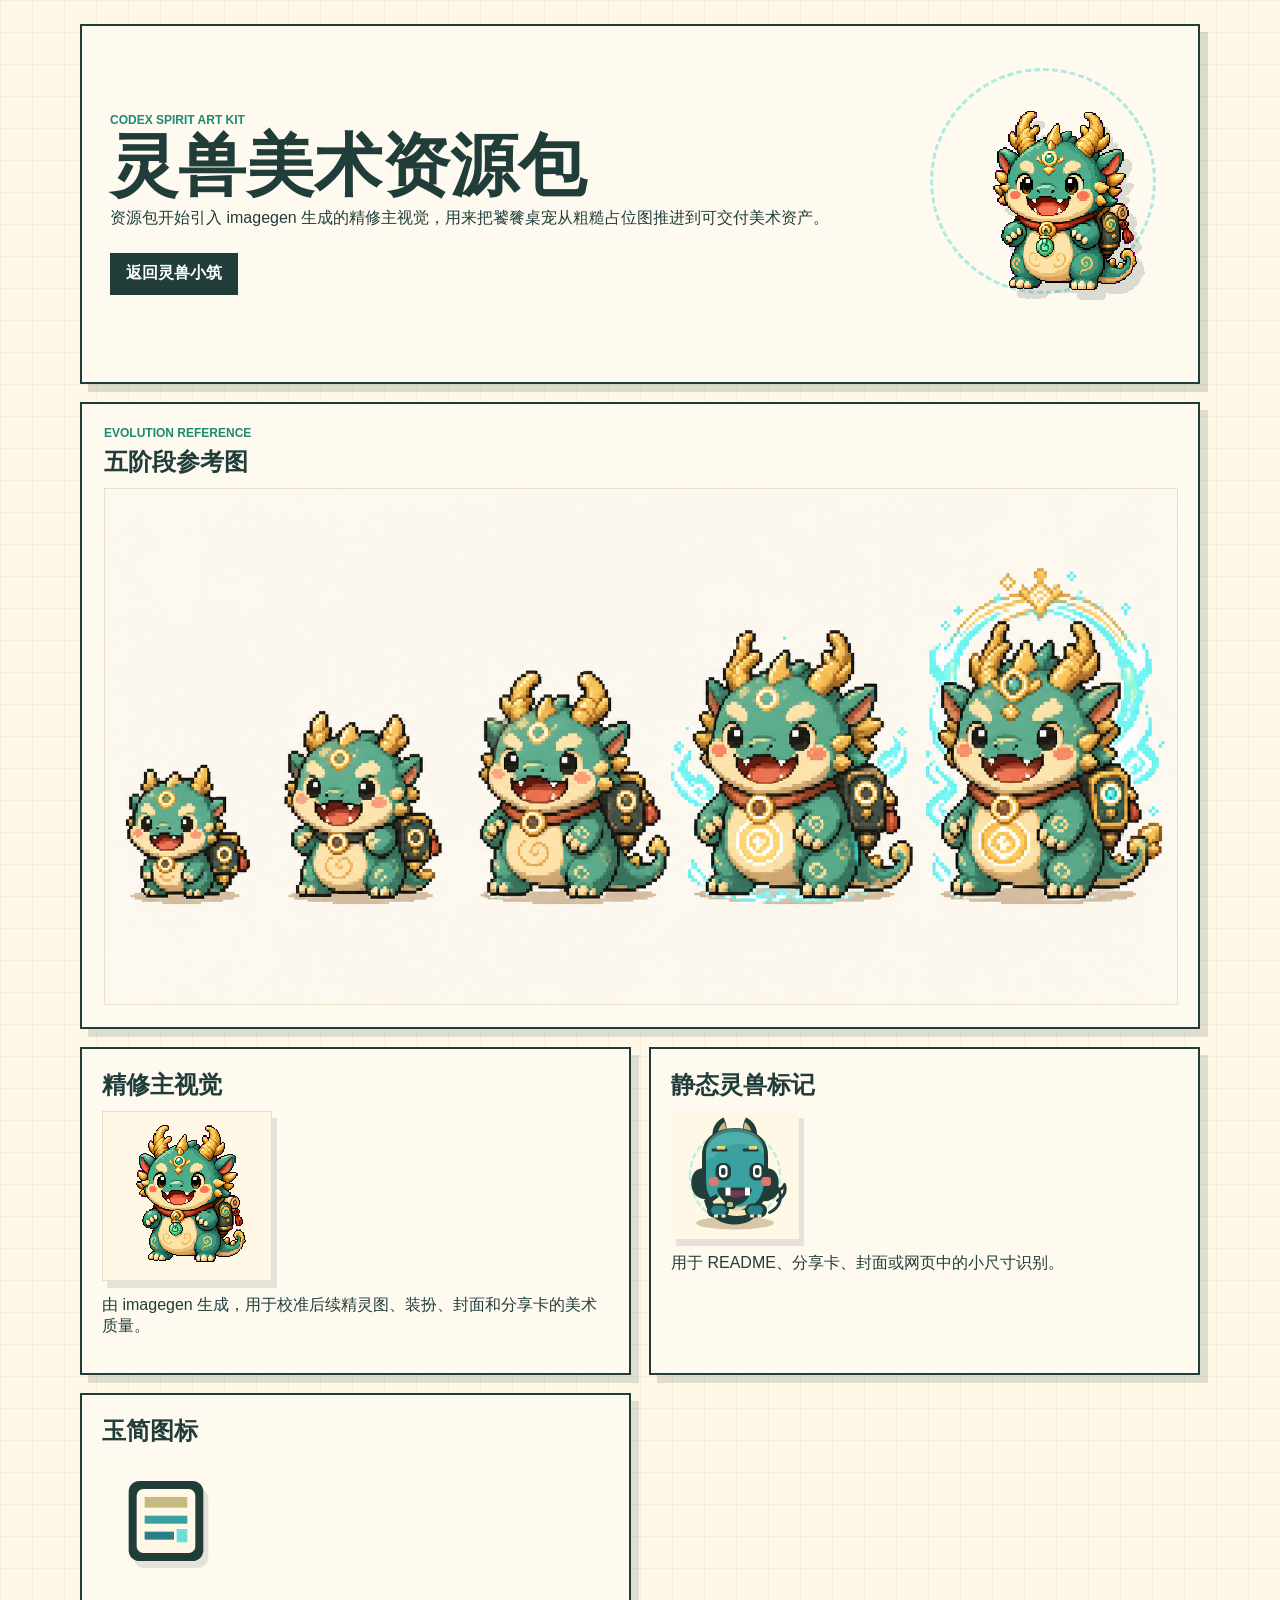
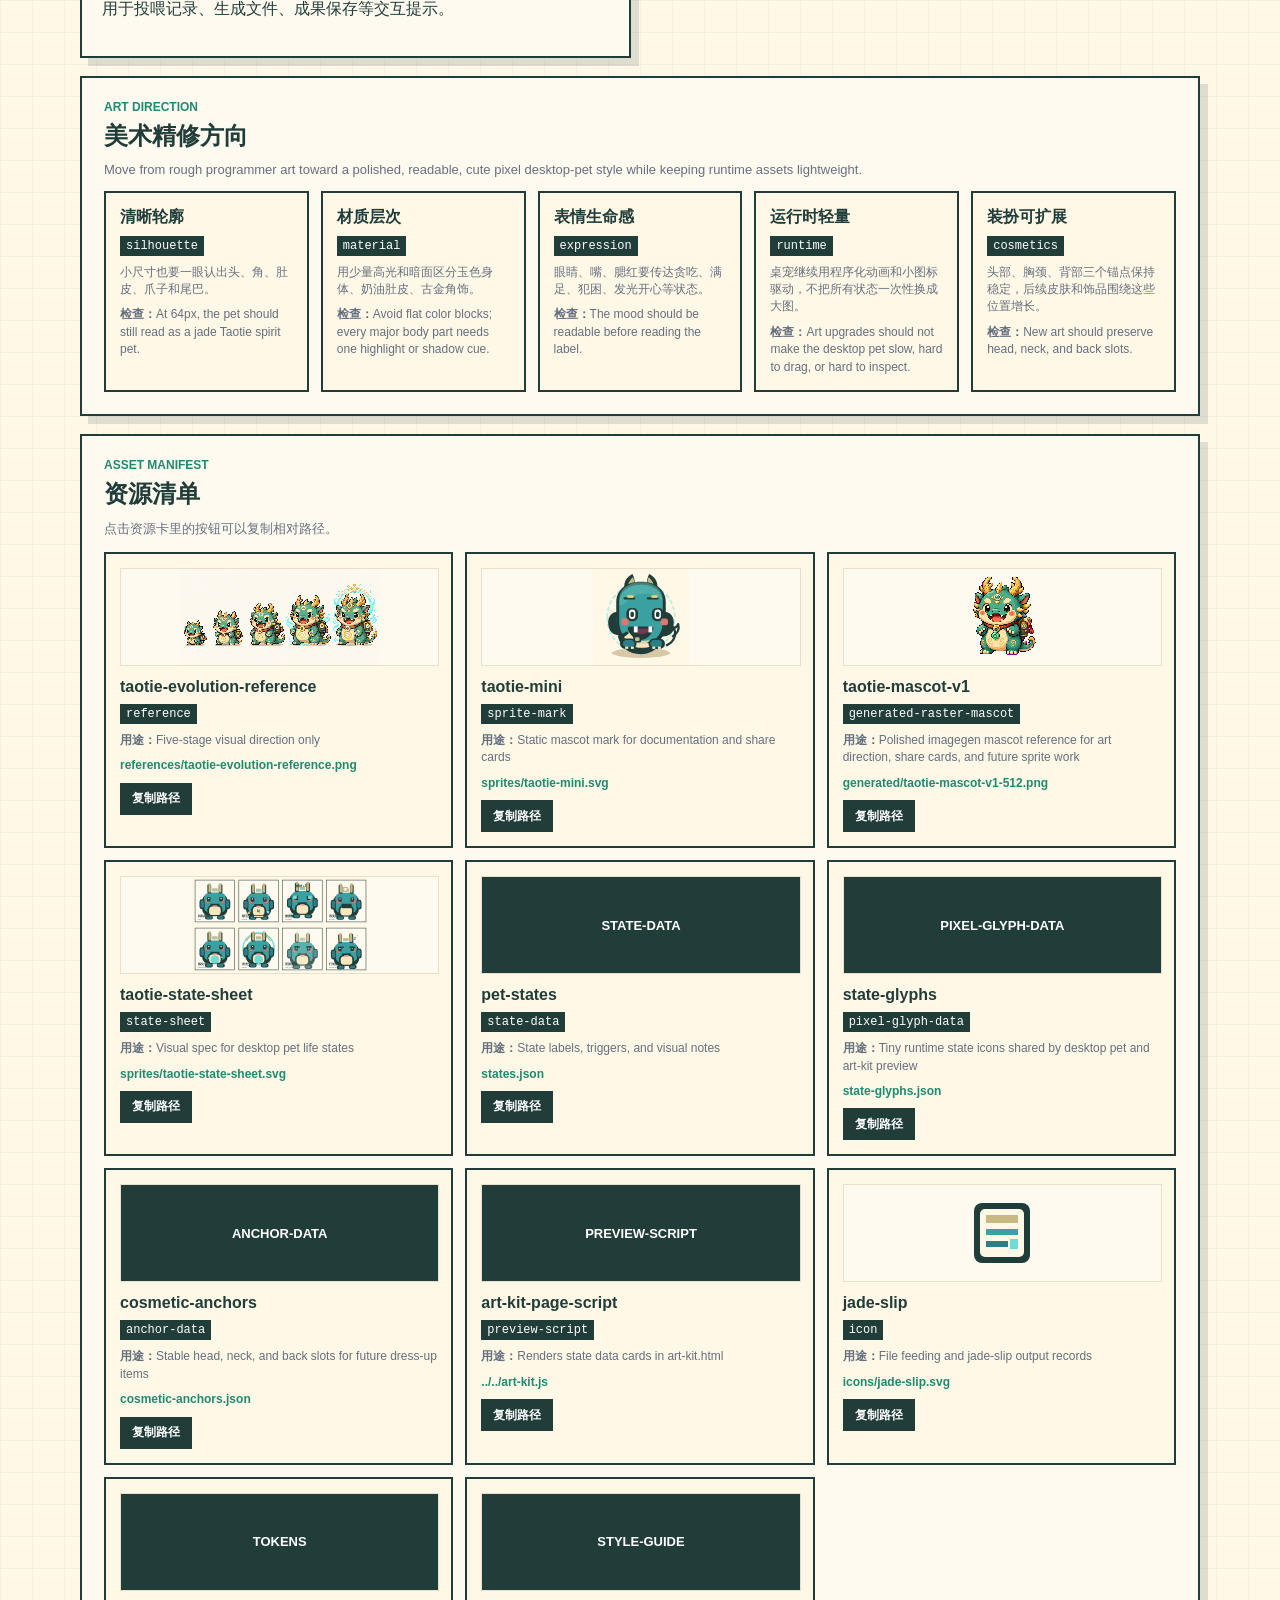
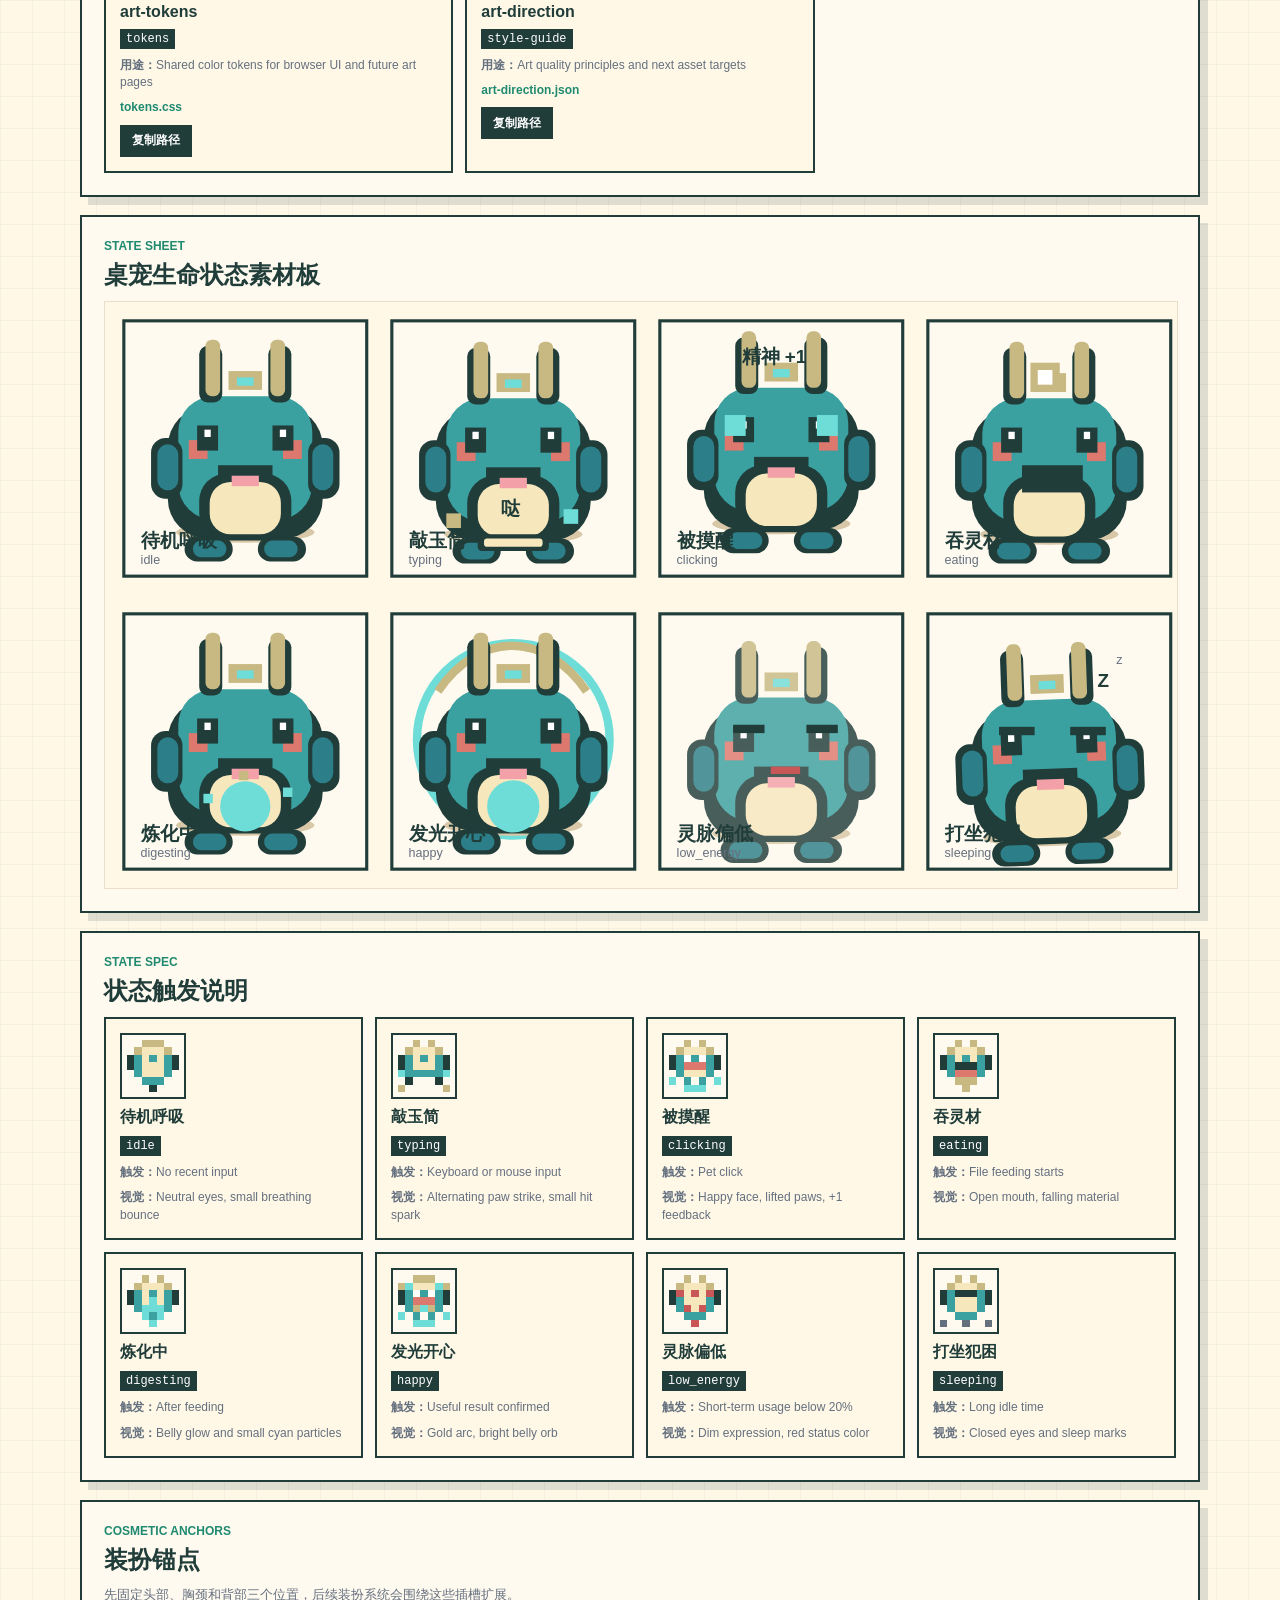
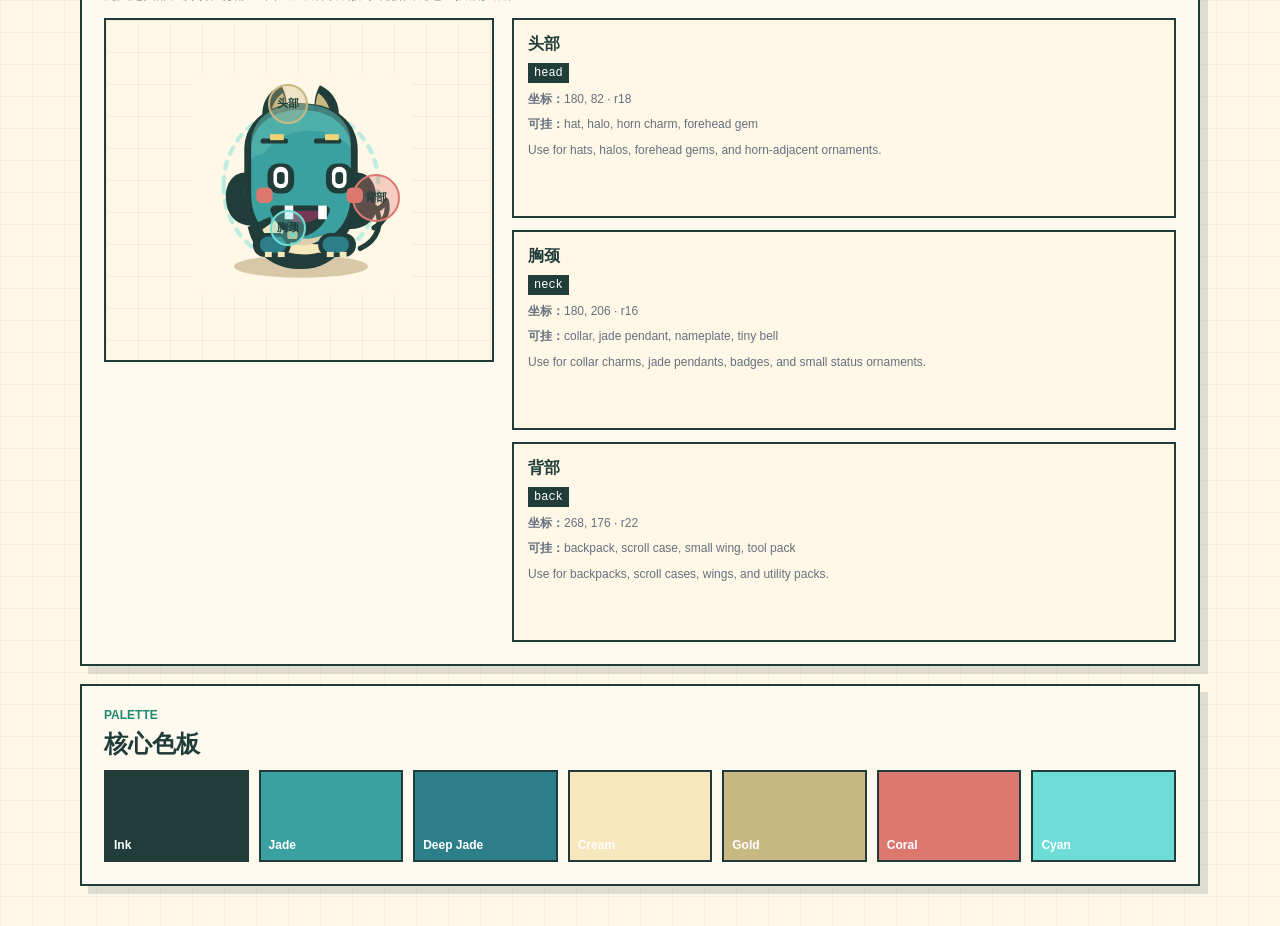
==== commit afe56e82: "Add imagegen mascot art resource" ====
--- a/art-kit.html
+++ b/art-kit.html
@@ -13,10 +13,10 @@
         <div>
           <p class="eyebrow">Codex Spirit Art Kit</p>
           <h1>灵兽美术资源包</h1>
-          <p>第一版资源包用于统一饕餮桌宠的参考图、颜色、图标和后续素材制作方向。</p>
+          <p>资源包开始引入 imagegen 生成的精修主视觉，用来把饕餮桌宠从粗糙占位图推进到可交付美术资产。</p>
           <a class="back-link" href="index.html">返回灵兽小筑</a>
         </div>
-        <img src="assets/art/sprites/taotie-mini.svg" alt="Q 版饕餮静态标记" />
+        <img src="assets/art/generated/taotie-mascot-v1-512.png" alt="imagegen 生成的 Q 版饕餮主视觉" />
       </header>
 
       <section class="reference">
@@ -28,6 +28,11 @@
       </section>
 
       <section class="asset-grid">
+        <article>
+          <h2>精修主视觉</h2>
+          <img class="asset-icon mascot-preview" src="assets/art/generated/taotie-mascot-v1-512.png" alt="imagegen 生成的饕餮主视觉" />
+          <p>由 imagegen 生成，用于校准后续精灵图、装扮、封面和分享卡的美术质量。</p>
+        </article>
         <article>
           <h2>静态灵兽标记</h2>
           <img class="asset-icon" src="assets/art/sprites/taotie-mini.svg" alt="饕餮 SVG 标记" />
--- a/art-kit.css
+++ b/art-kit.css
@@ -140,6 +140,14 @@
   filter: drop-shadow(5px 7px 0 rgba(32, 61, 58, 0.12));
 }
 
+.mascot-preview {
+  width: 168px;
+  height: 168px;
+  object-fit: contain;
+  background: #fff8e7;
+  border: 1px solid #eadfca;
+}
+
 .state-grid {
   display: grid;
   grid-template-columns: repeat(4, minmax(0, 1fr));
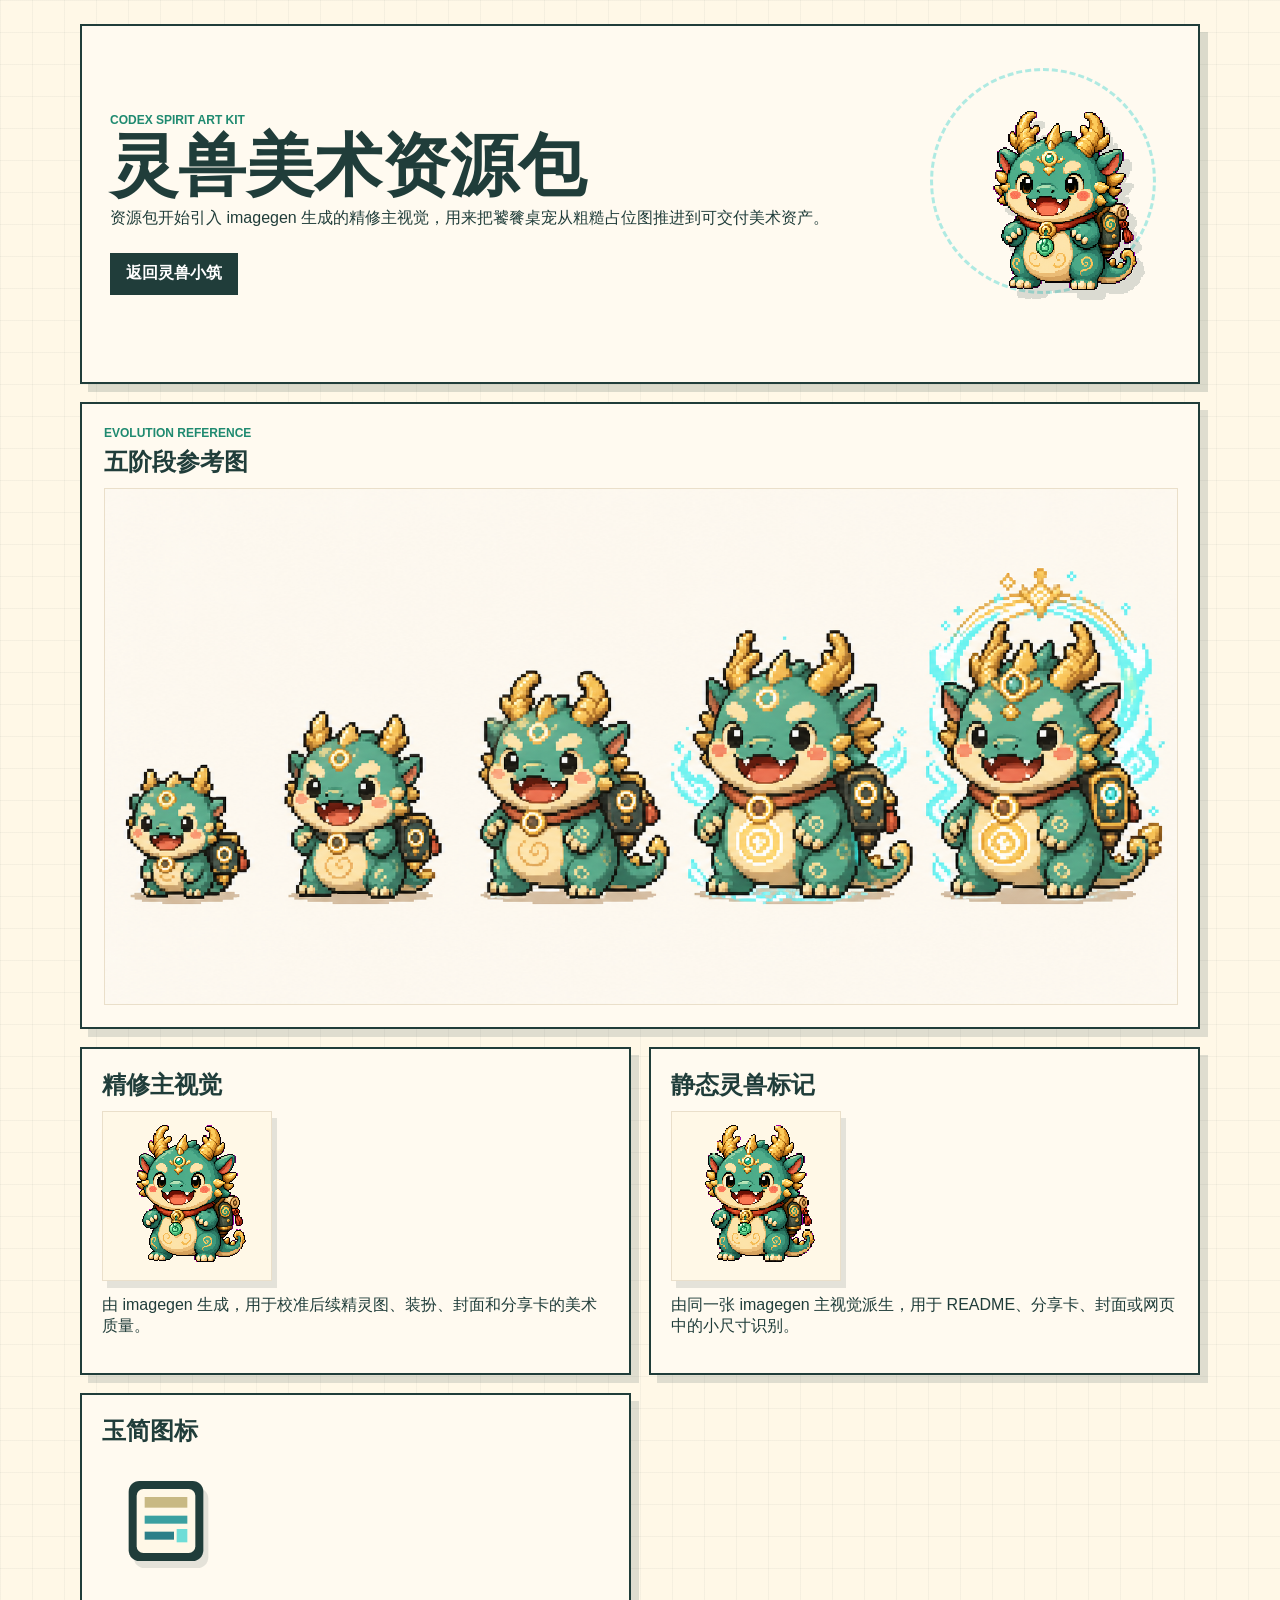
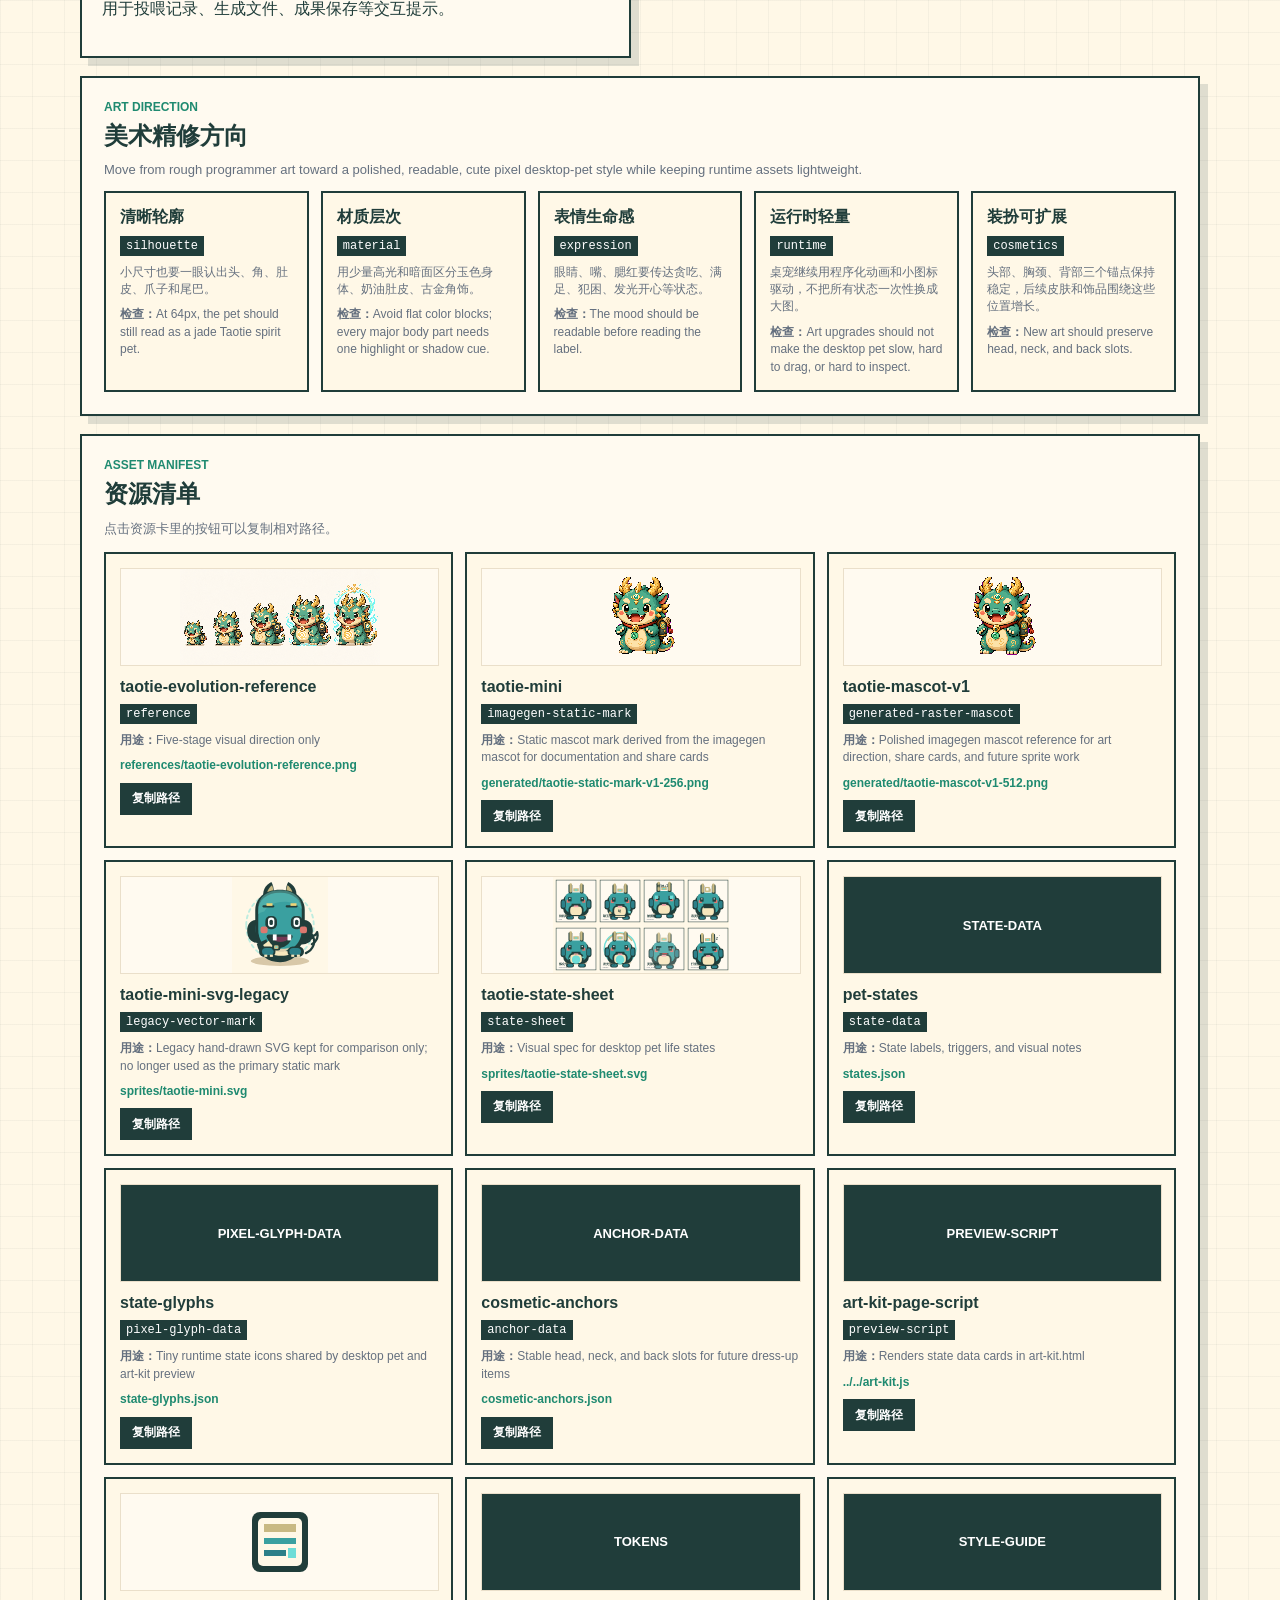
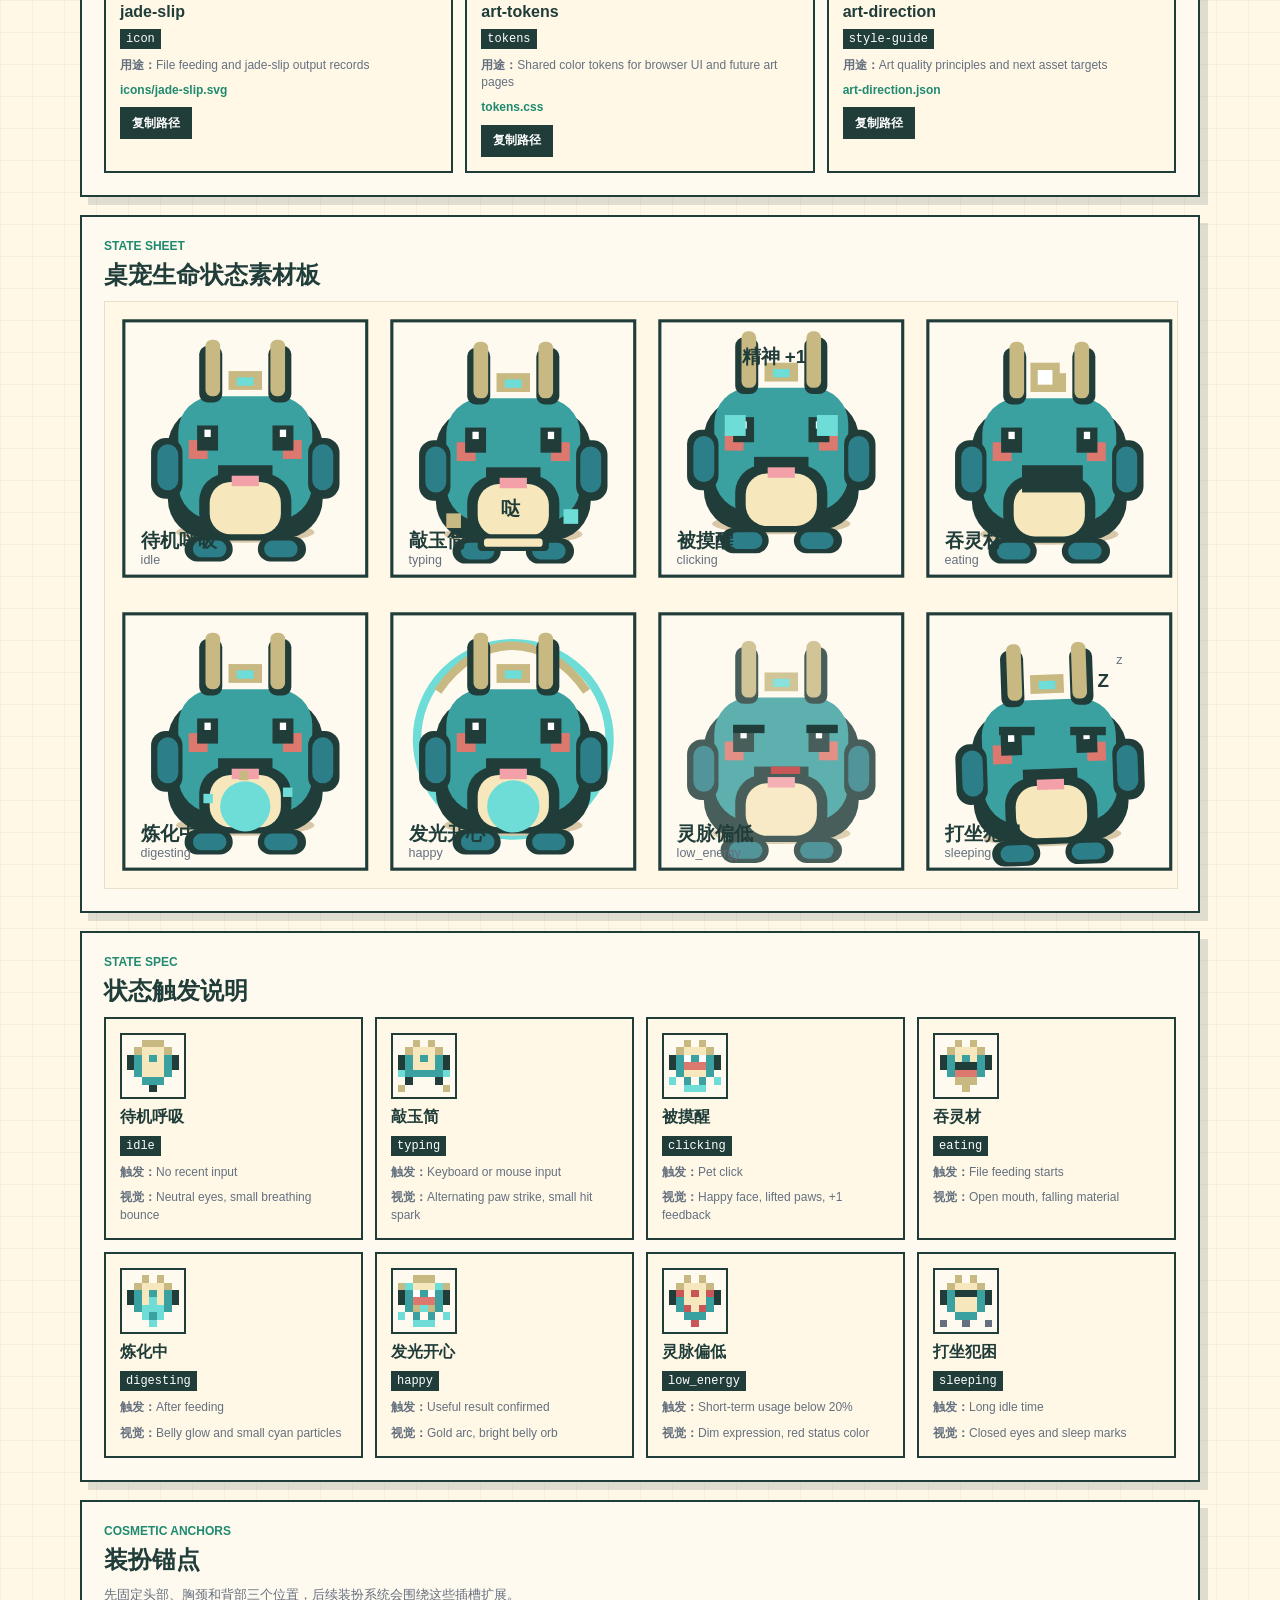
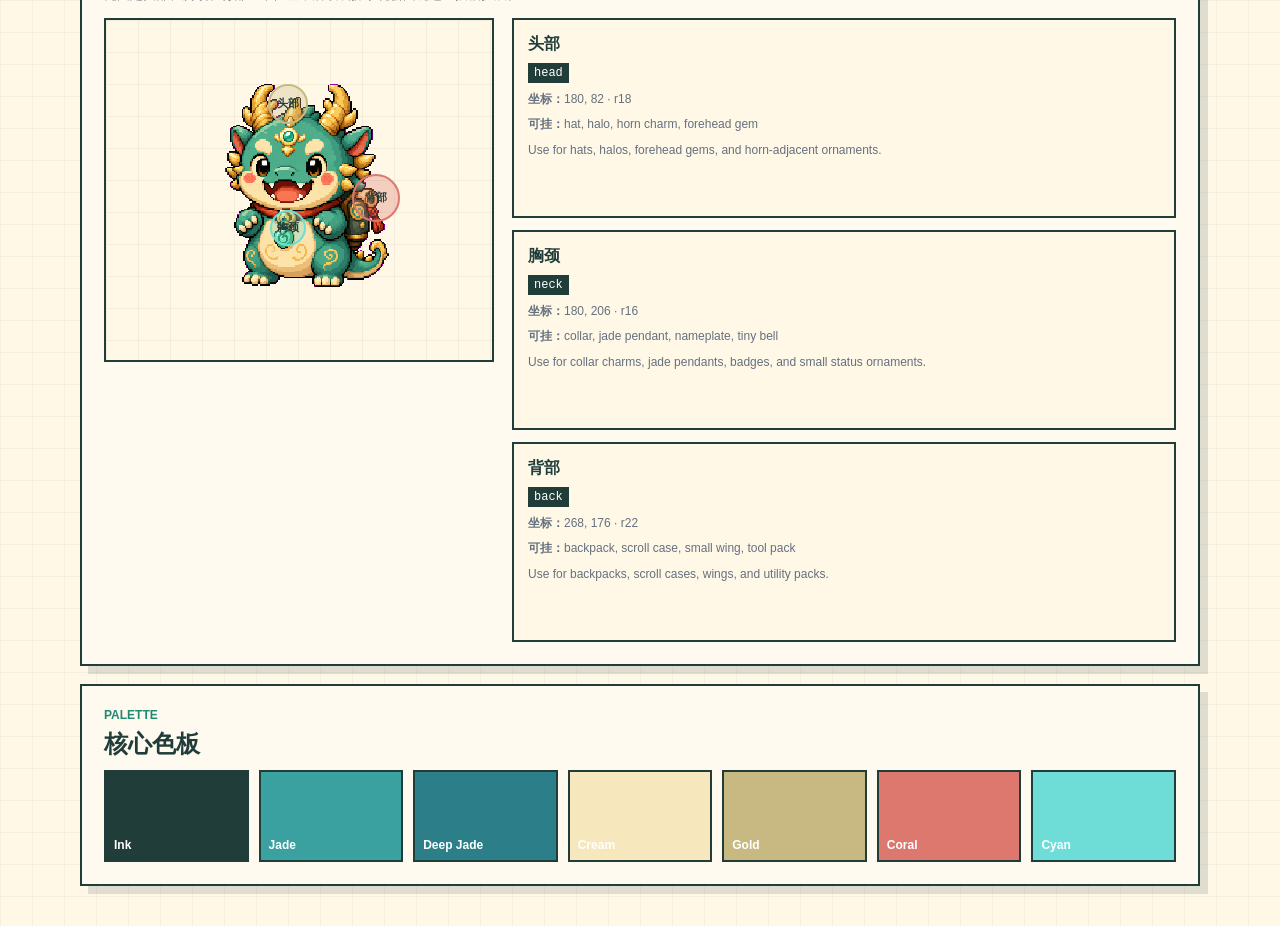
==== commit c6bea08f: "Unify static mascot mark with imagegen art" ====
--- a/art-kit.html
+++ b/art-kit.html
@@ -35,8 +35,8 @@
         </article>
         <article>
           <h2>静态灵兽标记</h2>
-          <img class="asset-icon" src="assets/art/sprites/taotie-mini.svg" alt="饕餮 SVG 标记" />
-          <p>用于 README、分享卡、封面或网页中的小尺寸识别。</p>
+          <img class="asset-icon mascot-preview" src="assets/art/generated/taotie-static-mark-v1-256.png" alt="imagegen 派生的饕餮静态标记" />
+          <p>由同一张 imagegen 主视觉派生，用于 README、分享卡、封面或网页中的小尺寸识别。</p>
         </article>
         <article>
           <h2>玉简图标</h2>
@@ -102,7 +102,7 @@
         <p class="section-note">先固定头部、胸颈和背部三个位置，后续装扮系统会围绕这些插槽扩展。</p>
         <div class="anchor-layout">
           <div class="anchor-stage" id="anchorStage">
-            <img src="assets/art/sprites/taotie-mini.svg" alt="饕餮锚点预览" />
+            <img src="assets/art/generated/taotie-static-mark-v1-256.png" alt="饕餮锚点预览" />
           </div>
           <div class="anchor-grid" id="anchorGrid">
             <article>
--- a/art-kit.css
+++ b/art-kit.css
@@ -174,10 +174,10 @@
 }
 
 .anchor-stage img {
-  width: 220px;
+  width: 250px;
   position: absolute;
-  left: 85px;
-  top: 54px;
+  left: 70px;
+  top: 44px;
   image-rendering: pixelated;
 }
 
